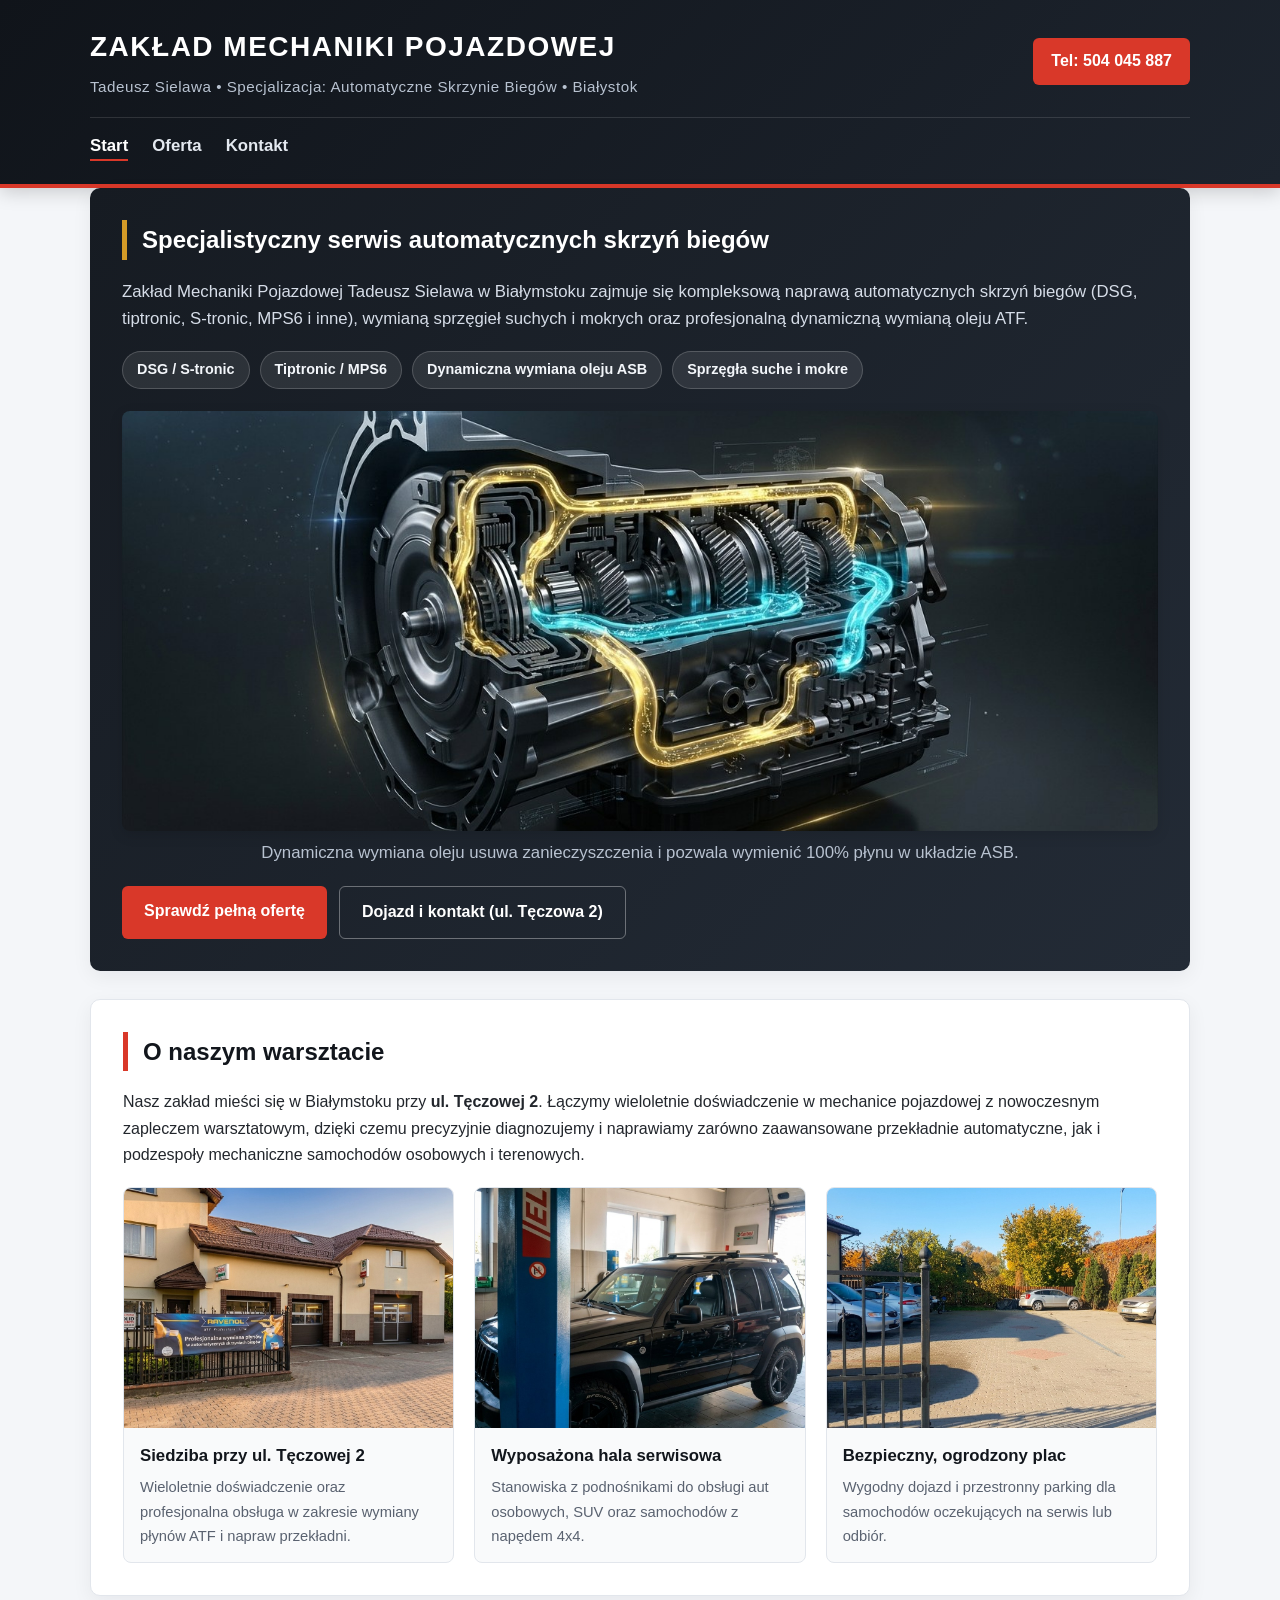
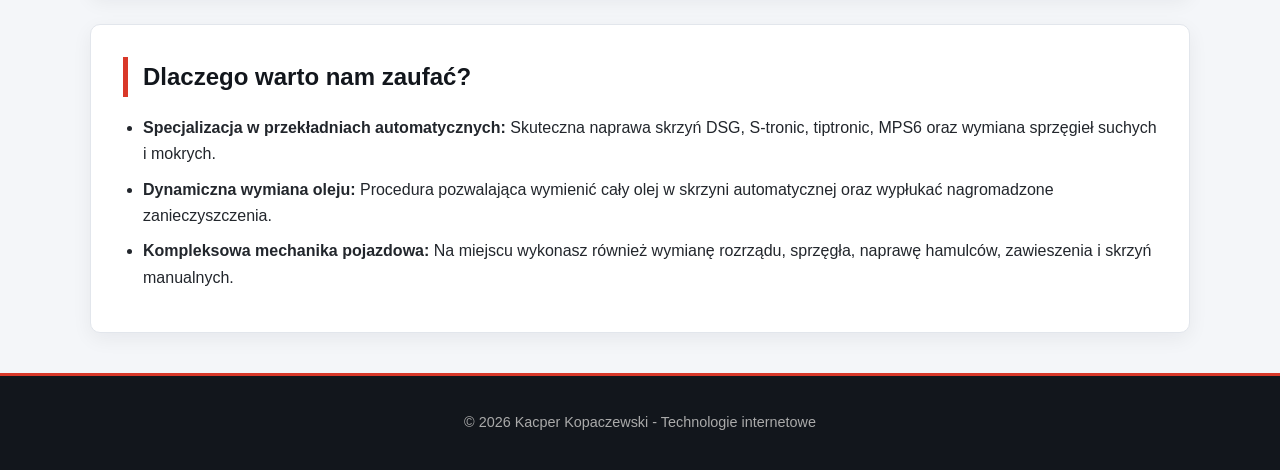
==== index.html @ b46468b6 "Add files via upload" ====
<!DOCTYPE html>
<html lang="pl">
<head>
    <meta charset="UTF-8">
    <meta name="viewport" content="width=device-width, initial-scale=1.0">
    <meta name="description" content="Zakład Mechaniki Pojazdowej Tadeusz Sielawa – naprawa automatycznych skrzyń biegów DSG, tiptronic, S-tronic, MPS6 oraz dynamiczna wymiana oleju w Białymstoku przy ul. Tęczowej 2.">
    <title>Zakład Mechaniki Pojazdowej Tadeusz Sielawa | Białystok</title>
    <link rel="stylesheet" href="style.css">
</head>
<body>
    <header>
        <div class="container">
            <div class="header-top">
                <div>
                    <h1>Zakład Mechaniki Pojazdowej</h1>
                    <p class="subtitle">Tadeusz Sielawa &bull; Specjalizacja: Automatyczne Skrzynie Biegów &bull; Białystok</p>
                </div>
                <a href="tel:+48504045887" class="header-phone">Tel: 504 045 887</a>
            </div>
            <nav>
                <ul>
                    <li><a href="index.html" class="active">Start</a></li>
                    <li><a href="oferta.html">Oferta</a></li>
                    <li><a href="kontakt.html">Kontakt</a></li>
                </ul>
            </nav>
        </div>
    </header>

    <main class="container">
        <section class="hero-banner">
            <h2>Specjalistyczny serwis automatycznych skrzyń biegów</h2>
            <p>Zakład Mechaniki Pojazdowej Tadeusz Sielawa w Białymstoku zajmuje się kompleksową naprawą automatycznych skrzyń biegów (DSG, tiptronic, S-tronic, MPS6 i inne), wymianą sprzęgieł suchych i mokrych oraz profesjonalną dynamiczną wymianą oleju ATF.</p>
            <div class="badge-row">
                <span class="badge">DSG / S-tronic</span>
                <span class="badge">Tiptronic / MPS6</span>
                <span class="badge">Dynamiczna wymiana oleju ASB</span>
                <span class="badge">Sprzęgła suche i mokre</span>
            </div>
            <img src="img/skrzynia.jpg" alt="Wizualizacja dynamicznej wymiany oleju w automatycznej skrzyni biegów DSG" class="responsive-img">
            <p class="img-caption" style="color: #b8c2d0;">Dynamiczna wymiana oleju usuwa zanieczyszczenia i pozwala wymienić 100% płynu w układzie ASB.</p>
            <div class="btn-group">
                <a href="oferta.html" class="btn-primary">Sprawdź pełną ofertę</a>
                <a href="kontakt.html" class="btn-secondary">Dojazd i kontakt (ul. Tęczowa 2)</a>
            </div>
        </section>

        <section>
            <h2>O naszym warsztacie</h2>
            <p>Nasz zakład mieści się w Białymstoku przy <strong>ul. Tęczowej 2</strong>. Łączymy wieloletnie doświadczenie w mechanice pojazdowej z nowoczesnym zapleczem warsztatowym, dzięki czemu precyzyjnie diagnozujemy i naprawiamy zarówno zaawansowane przekładnie automatyczne, jak i podzespoły mechaniczne samochodów osobowych i terenowych.</p>
            
            <div class="gallery-grid">
                <div class="gallery-card">
                    <img src="img/budynek.jpg" alt="Budynek Zakładu Mechaniki Pojazdowej Tadeusz Sielawa przy ul. Tęczowej 2" class="gallery-img">
                    <div class="gallery-card-body">
                        <h3>Siedziba przy ul. Tęczowej 2</h3>
                        <p>Wieloletnie doświadczenie oraz profesjonalna obsługa w zakresie wymiany płynów ATF i napraw przekładni.</p>
                    </div>
                </div>
                <div class="gallery-card">
                    <img src="img/warsztat.jpg" alt="Stanowisko serwisowe z podnośnikiem hydraulicznym w warsztacie" class="gallery-img">
                    <div class="gallery-card-body">
                        <h3>Wyposażona hala serwisowa</h3>
                        <p>Stanowiska z podnośnikami do obsługi aut osobowych, SUV oraz samochodów z napędem 4x4.</p>
                    </div>
                </div>
                <div class="gallery-card">
                    <img src="img/parking.jpg" alt="Ogrodzony plac postojowy dla klientów warsztatu" class="gallery-img">
                    <div class="gallery-card-body">
                        <h3>Bezpieczny, ogrodzony plac</h3>
                        <p>Wygodny dojazd i przestronny parking dla samochodów oczekujących na serwis lub odbiór.</p>
                    </div>
                </div>
            </div>
        </section>

        <section>
            <h2>Dlaczego warto nam zaufać?</h2>
            <ul class="service-list">
                <li><strong>Specjalizacja w przekładniach automatycznych:</strong> Skuteczna naprawa skrzyń DSG, S-tronic, tiptronic, MPS6 oraz wymiana sprzęgieł suchych i mokrych.</li>
                <li><strong>Dynamiczna wymiana oleju:</strong> Procedura pozwalająca wymienić cały olej w skrzyni automatycznej oraz wypłukać nagromadzone zanieczyszczenia.</li>
                <li><strong>Kompleksowa mechanika pojazdowa:</strong> Na miejscu wykonasz również wymianę rozrządu, sprzęgła, naprawę hamulców, zawieszenia i skrzyń manualnych.</li>
            </ul>
        </section>
    </main>

    <footer>
        <div class="container">
            <p>© 2026 Kacper Kopaczewski - Technologie internetowe</p>
        </div>
    </footer>
</body>
</html>
---- style.css ----
/* Główne ustawienia i zmienne */
:root {
    --bg-main: #f4f6f9;
    --bg-card: #ffffff;
    --dark-header: #12161c;
    --dark-surface: #1c222b;
    --accent: #d93829;
    --accent-hover: #b82b1e;
    --gold: #d49b27;
    --text-main: #22262c;
    --text-muted: #5a6270;
    --border-light: #e2e6ec;
}

* {
    box-sizing: border-box;
}

html {
    scroll-behavior: smooth;
}

body {
    font-family: 'Segoe UI', Roboto, Helvetica, Arial, sans-serif;
    line-height: 1.65;
    margin: 0;
    padding: 0;
    color: var(--text-main);
    background-color: var(--bg-main);
}

/* Kontener */
.container {
    max-width: 1140px;
    margin: 0 auto;
    padding: 0 20px;
}

/* Nagłówek i nawigacja */
header {
    background: linear-gradient(135deg, #10141a 0%, #1d242e 100%);
    color: #fff;
    padding: 24px 0;
    border-bottom: 4px solid var(--accent);
    box-shadow: 0 4px 18px rgba(0, 0, 0, 0.18);
}

.header-top {
    display: flex;
    flex-wrap: wrap;
    justify-content: space-between;
    align-items: center;
    gap: 15px;
}

header h1 {
    margin: 0;
    font-size: 1.75rem;
    text-transform: uppercase;
    letter-spacing: 1.5px;
    font-weight: 800;
}

.subtitle {
    margin: 4px 0 0 0;
    color: #b8c2d0;
    font-size: 0.95rem;
    letter-spacing: 0.5px;
}

.header-phone {
    display: inline-block;
    background: var(--accent);
    color: #fff;
    text-decoration: none;
    padding: 10px 18px;
    border-radius: 6px;
    font-weight: 700;
    font-size: 1rem;
    transition: background 0.25s ease, transform 0.2s ease;
}

.header-phone:hover {
    background: var(--accent-hover);
    transform: translateY(-1px);
}

nav {
    margin-top: 18px;
    padding-top: 14px;
    border-top: 1px solid rgba(255, 255, 255, 0.12);
}

nav ul {
    list-style: none;
    margin: 0;
    padding: 0;
    display: flex;
    flex-wrap: wrap;
    gap: 24px;
}

nav ul li a {
    color: #e4e9f0;
    text-decoration: none;
    font-weight: 600;
    font-size: 1.05rem;
    padding-bottom: 4px;
    border-bottom: 2px solid transparent;
    transition: color 0.25s ease, border-color 0.25s ease;
}

nav ul li a:hover,
nav ul li a.active {
    color: #fff;
    border-bottom-color: var(--accent);
}

/* Sekcje główne */
main {
    padding: 36px 0;
}

section {
    background: var(--bg-card);
    padding: 32px;
    margin-bottom: 28px;
    border-radius: 10px;
    box-shadow: 0 6px 20px rgba(16, 20, 26, 0.06);
    border: 1px solid var(--border-light);
}

h2 {
    color: var(--dark-header);
    border-left: 5px solid var(--accent);
    padding-left: 15px;
    margin-top: 0;
    margin-bottom: 18px;
    font-size: 1.5rem;
}

h3 {
    color: var(--dark-header);
    margin-top: 0;
}

/* Baner wyróżniający */
.hero-banner {
    background: linear-gradient(135deg, #161b22 0%, #232b36 100%);
    color: #fff;
    border: none;
    position: relative;
    overflow: hidden;
}

.hero-banner h2 {
    color: #fff;
    border-left-color: var(--gold);
}

.hero-banner p {
    color: #d6dde8;
    font-size: 1.05rem;
}

.badge-row {
    display: flex;
    flex-wrap: wrap;
    gap: 10px;
    margin: 18px 0 22px 0;
}

.badge {
    background: rgba(255, 255, 255, 0.09);
    border: 1px solid rgba(255, 255, 255, 0.18);
    color: #f3f6fa;
    padding: 6px 14px;
    border-radius: 20px;
    font-size: 0.9rem;
    font-weight: 600;
}

.btn-group {
    display: flex;
    flex-wrap: wrap;
    gap: 12px;
    margin-top: 20px;
}

.btn-primary {
    display: inline-block;
    background: var(--accent);
    color: #fff;
    text-decoration: none;
    padding: 12px 22px;
    border-radius: 6px;
    font-weight: 700;
    transition: background 0.25s ease;
}

.btn-primary:hover {
    background: var(--accent-hover);
}

.btn-secondary {
    display: inline-block;
    background: transparent;
    color: #fff;
    border: 1px solid rgba(255, 255, 255, 0.35);
    text-decoration: none;
    padding: 12px 22px;
    border-radius: 6px;
    font-weight: 600;
    transition: background 0.25s ease, border-color 0.25s ease;
}

.btn-secondary:hover {
    background: rgba(255, 255, 255, 0.1);
    border-color: #fff;
}

/* Obrazy i galeria */
.responsive-img {
    width: 100%;
    height: 420px;
    object-fit: cover;
    border-radius: 8px;
    margin: 18px 0 8px 0;
    display: block;
    box-shadow: 0 4px 14px rgba(0, 0, 0, 0.12);
}

.img-caption {
    font-size: 0.88rem;
    color: var(--text-muted);
    margin: 0 0 10px 0;
    text-align: center;
}

.gallery-grid {
    display: grid;
    grid-template-columns: repeat(auto-fit, minmax(290px, 1fr));
    gap: 20px;
    margin-top: 18px;
}

.gallery-card {
    background: #f9fafb;
    border: 1px solid var(--border-light);
    border-radius: 8px;
    overflow: hidden;
    transition: transform 0.25s ease, box-shadow 0.25s ease;
}

.gallery-card:hover {
    transform: translateY(-3px);
    box-shadow: 0 8px 20px rgba(0, 0, 0, 0.08);
}

.gallery-img {
    width: 100%;
    height: 240px;
    object-fit: cover;
    display: block;
}

.gallery-card-body {
    padding: 14px 16px;
}

.gallery-card-body h3 {
    font-size: 1.05rem;
    margin-bottom: 6px;
}

.gallery-card-body p {
    margin: 0;
    font-size: 0.92rem;
    color: var(--text-muted);
}

/* Karty usług */
.services {
    display: grid;
    grid-template-columns: repeat(auto-fit, minmax(300px, 1fr));
    gap: 24px;
    margin-top: 16px;
}

.service-category {
    background: #f9fafc;
    border: 1px solid var(--border-light);
    border-top: 4px solid var(--accent);
    border-radius: 8px;
    padding: 24px;
}

.service-category h3 {
    font-size: 1.2rem;
    margin-bottom: 12px;
}

.service-list {
    padding-left: 20px;
    margin: 0;
}

.service-list li {
    margin-bottom: 9px;
}

.highlight-box {
    background: #fff8f6;
    border-left: 4px solid var(--accent);
    padding: 16px 20px;
    border-radius: 6px;
    margin-top: 20px;
}

/* Siatka kontaktowa */
.contact-grid {
    display: grid;
    grid-template-columns: repeat(auto-fit, minmax(280px, 1fr));
    gap: 24px;
}

.contact-card {
    background: #f9fafc;
    border: 1px solid var(--border-light);
    border-radius: 8px;
    padding: 22px;
}

.contact-card p {
    margin: 8px 0;
}

.contact-link {
    color: var(--accent);
    font-weight: 700;
    text-decoration: none;
}

.contact-link:hover {
    text-decoration: underline;
}

/* Mapa */
.map-container {
    border-radius: 8px;
    overflow: hidden;
    border: 1px solid var(--border-light);
    margin-top: 15px;
}

/* Stopka - bez zmian w podpisie autora */
footer {
    background: #12161c;
    color: #aaa;
    text-align: center;
    padding: 30px 0;
    margin-top: 40px;
    border-top: 3px solid var(--accent);
}

footer p {
    margin: 5px 0;
    font-size: 0.9rem;
}

@media (max-width: 640px) {
    header h1 {
        font-size: 1.35rem;
    }
    section {
        padding: 22px 18px;
    }
    .responsive-img {
        height: 260px;
    }
}
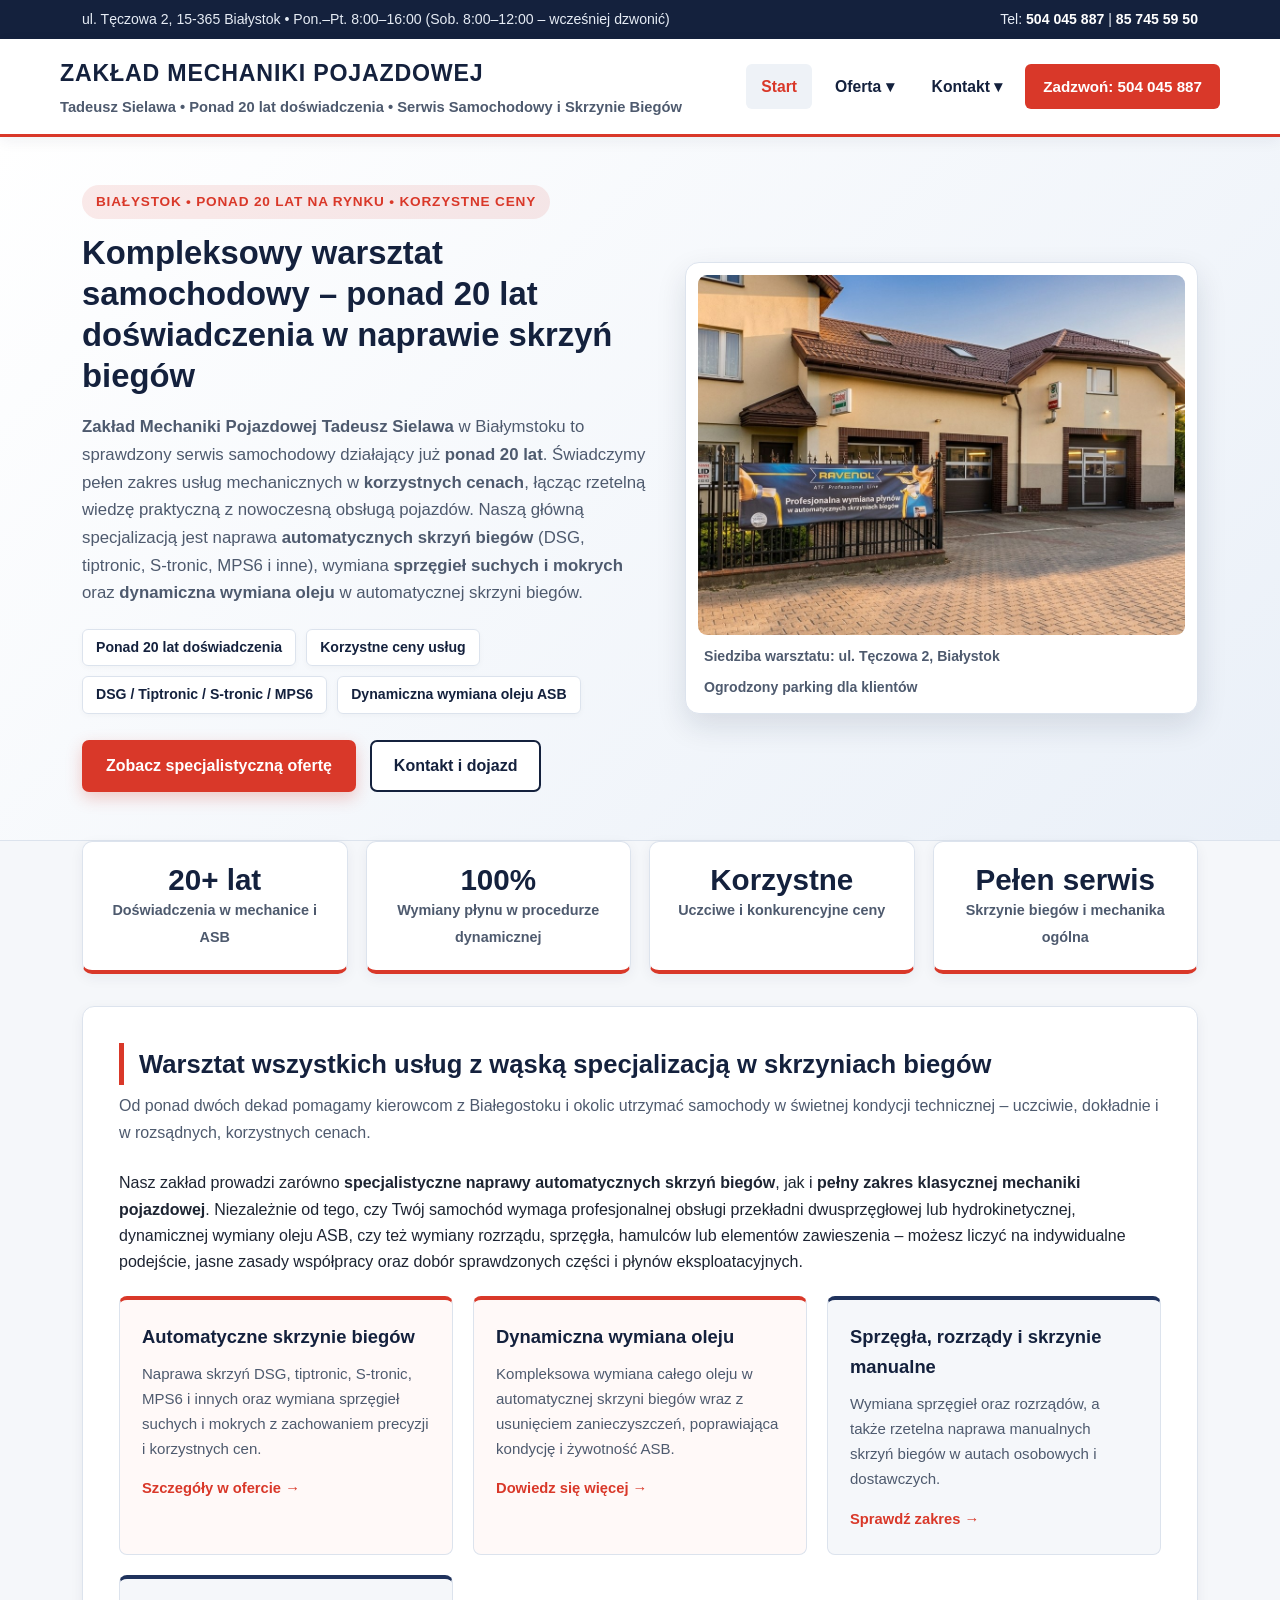
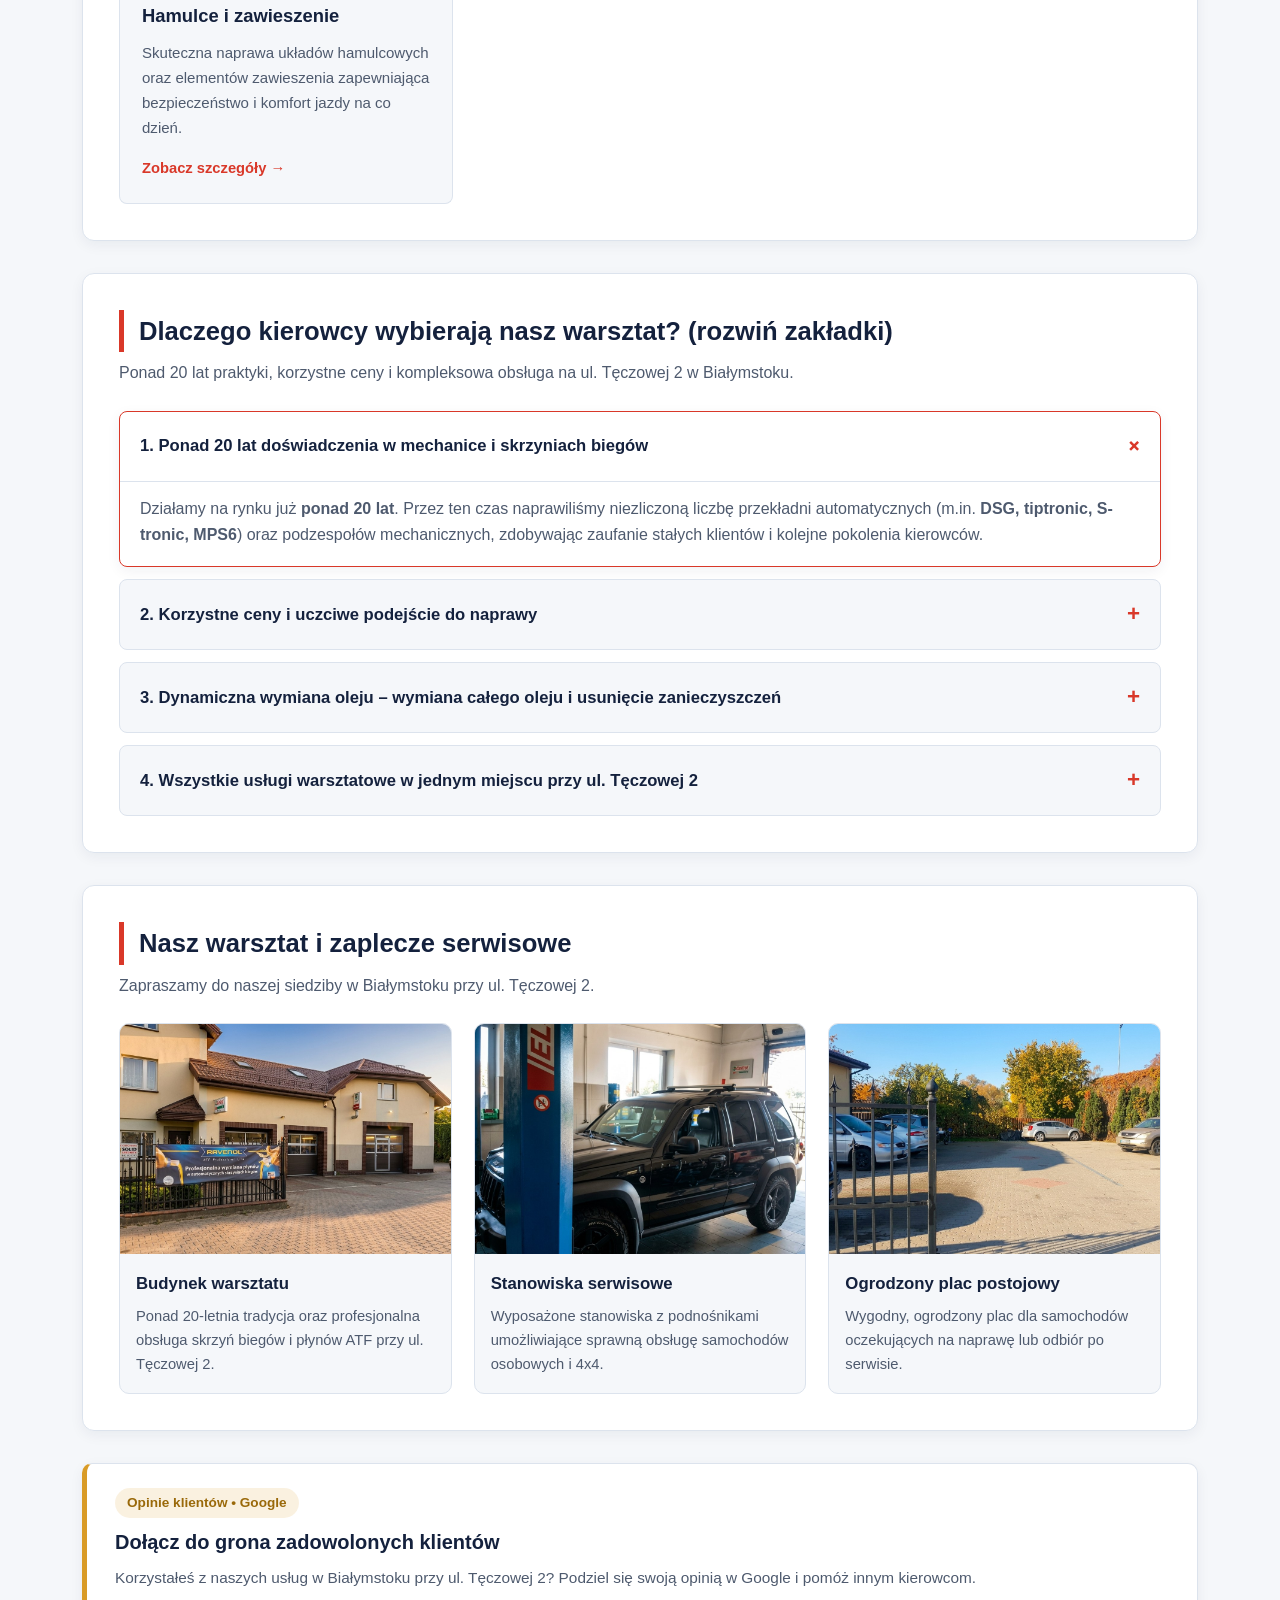
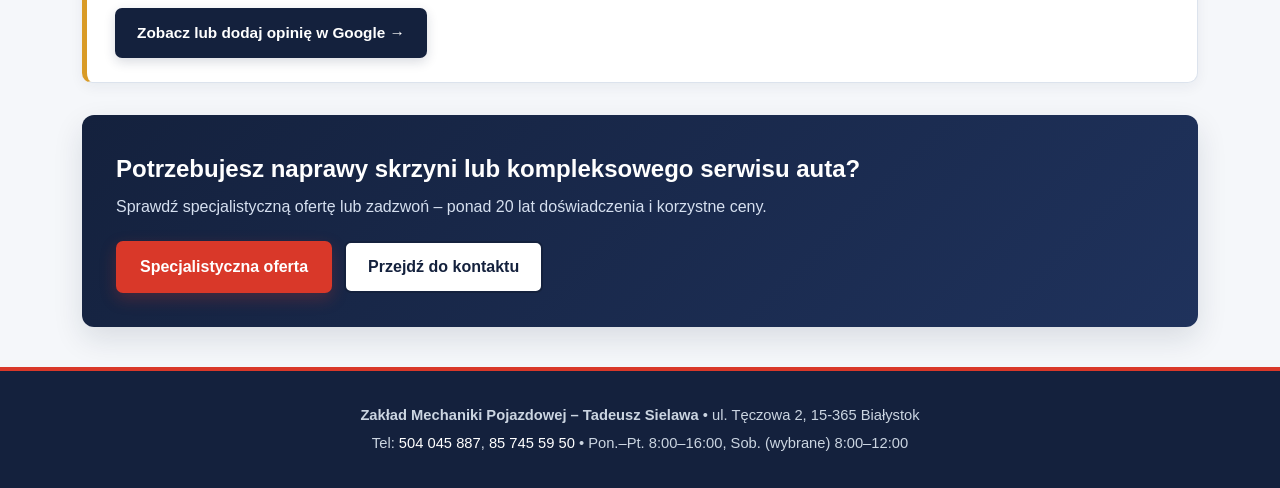
==== commit 234d7732: "Add files via upload" ====
--- a/index.html
+++ b/index.html
@@ -3,91 +3,263 @@
 <head>
     <meta charset="UTF-8">
     <meta name="viewport" content="width=device-width, initial-scale=1.0">
-    <meta name="description" content="Zakład Mechaniki Pojazdowej Tadeusz Sielawa – naprawa automatycznych skrzyń biegów DSG, tiptronic, S-tronic, MPS6 oraz dynamiczna wymiana oleju w Białymstoku przy ul. Tęczowej 2.">
+    <meta name="description" content="Zakład Mechaniki Pojazdowej Tadeusz Sielawa w Białymstoku – ponad 20 lat doświadczenia, korzystne ceny, naprawa automatycznych skrzyń biegów DSG, tiptronic, S-tronic, MPS6 oraz dynamiczna wymiana oleju.">
     <title>Zakład Mechaniki Pojazdowej Tadeusz Sielawa | Białystok</title>
     <link rel="stylesheet" href="style.css">
 </head>
 <body>
+    <div class="top-bar">
+        <div class="container top-bar-inner">
+            <span>ul. Tęczowa 2, 15-365 Białystok &bull; Pon.–Pt. 8:00–16:00 (Sob. 8:00–12:00 – wcześniej dzwonić)</span>
+            <span>Tel: <a href="tel:+48504045887">504 045 887</a> | <a href="tel:+48857455950">85 745 59 50</a></span>
+        </div>
+    </div>
+
     <header>
-        <div class="container">
-            <div class="header-top">
-                <div>
-                    <h1>Zakład Mechaniki Pojazdowej</h1>
-                    <p class="subtitle">Tadeusz Sielawa &bull; Specjalizacja: Automatyczne Skrzynie Biegów &bull; Białystok</p>
-                </div>
-                <a href="tel:+48504045887" class="header-phone">Tel: 504 045 887</a>
+        <div class="container header-main">
+            <div class="brand">
+                <h1>Zakład Mechaniki Pojazdowej</h1>
+                <p class="subtitle">Tadeusz Sielawa &bull; Ponad 20 lat doświadczenia &bull; Serwis Samochodowy i Skrzynie Biegów</p>
             </div>
             <nav>
                 <ul>
                     <li><a href="index.html" class="active">Start</a></li>
-                    <li><a href="oferta.html">Oferta</a></li>
-                    <li><a href="kontakt.html">Kontakt</a></li>
+                    <li class="dropdown">
+                        <a href="oferta.html">Oferta &#9662;</a>
+                        <ul class="dropdown-menu">
+                            <li><a href="oferta.html#automatyczne">Automatyczne skrzynie biegów</a></li>
+                            <li><a href="oferta.html#dynamiczna-wymiana">Dynamiczna wymiana oleju ASB</a></li>
+                            <li><a href="oferta.html#sprzegla">Sprzęgła suche i mokre</a></li>
+                            <li><a href="oferta.html#mechanika">Mechanika ogólna, rozrządy, hamulce</a></li>
+                        </ul>
+                    </li>
+                    <li class="dropdown">
+                        <a href="kontakt.html">Kontakt &#9662;</a>
+                        <ul class="dropdown-menu">
+                            <li><a href="kontakt.html#dane">Telefony i godziny otwarcia</a></li>
+                            <li><a href="kontakt.html#mapa">Mapa dojazdu (ul. Tęczowa 2)</a></li>
+                        </ul>
+                    </li>
+                    <li><a href="tel:+48504045887" class="header-cta">Zadzwoń: 504 045 887</a></li>
                 </ul>
             </nav>
         </div>
     </header>
 
+    <!-- Sekcja powitalna na jasnym tle z prawdziwym zdjęciem warsztatu na pierwszym planie -->
+    <section class="hero-section">
+        <div class="container hero-grid">
+            <div class="hero-content">
+                <span class="hero-tag">Białystok &bull; Ponad 20 lat na rynku &bull; Korzystne ceny</span>
+                <h2>Kompleksowy warsztat samochodowy – ponad 20 lat doświadczenia w naprawie skrzyń biegów</h2>
+                <p><strong>Zakład Mechaniki Pojazdowej Tadeusz Sielawa</strong> w Białymstoku to sprawdzony serwis samochodowy działający już <strong>ponad 20 lat</strong>. Świadczymy pełen zakres usług mechanicznych w <strong>korzystnych cenach</strong>, łącząc rzetelną wiedzę praktyczną z nowoczesną obsługą pojazdów. Naszą główną specjalizacją jest naprawa <strong>automatycznych skrzyń biegów</strong> (DSG, tiptronic, S-tronic, MPS6 i inne), wymiana <strong>sprzęgieł suchych i mokrych</strong> oraz <strong>dynamiczna wymiana oleju</strong> w automatycznej skrzyni biegów.</p>
+                <div class="hero-highlights">
+                    <span class="hero-pill">Ponad 20 lat doświadczenia</span>
+                    <span class="hero-pill">Korzystne ceny usług</span>
+                    <span class="hero-pill">DSG / Tiptronic / S-tronic / MPS6</span>
+                    <span class="hero-pill">Dynamiczna wymiana oleju ASB</span>
+                </div>
+                <div class="hero-buttons">
+                    <a href="oferta.html" class="btn-primary">Zobacz specjalistyczną ofertę</a>
+                    <a href="kontakt.html" class="btn-outline">Kontakt i dojazd</a>
+                </div>
+            </div>
+            <div class="hero-image-card">
+                <div class="hero-image-wrap">
+                    <img src="img/budynek.jpg" alt="Zakład Mechaniki Pojazdowej Tadeusz Sielawa przy ul. Tęczowej 2 w Białymstoku">
+                </div>
+                <div class="hero-image-caption">
+                    <span>Siedziba warsztatu: ul. Tęczowa 2, Białystok</span>
+                    <span>Ogrodzony parking dla klientów</span>
+                </div>
+            </div>
+        </div>
+    </section>
+
     <main class="container">
-        <section class="hero-banner">
-            <h2>Specjalistyczny serwis automatycznych skrzyń biegów</h2>
-            <p>Zakład Mechaniki Pojazdowej Tadeusz Sielawa w Białymstoku zajmuje się kompleksową naprawą automatycznych skrzyń biegów (DSG, tiptronic, S-tronic, MPS6 i inne), wymianą sprzęgieł suchych i mokrych oraz profesjonalną dynamiczną wymianą oleju ATF.</p>
-            <div class="badge-row">
-                <span class="badge">DSG / S-tronic</span>
-                <span class="badge">Tiptronic / MPS6</span>
-                <span class="badge">Dynamiczna wymiana oleju ASB</span>
-                <span class="badge">Sprzęgła suche i mokre</span>
-            </div>
-            <img src="img/skrzynia.jpg" alt="Wizualizacja dynamicznej wymiany oleju w automatycznej skrzyni biegów DSG" class="responsive-img">
-            <p class="img-caption" style="color: #b8c2d0;">Dynamiczna wymiana oleju usuwa zanieczyszczenia i pozwala wymienić 100% płynu w układzie ASB.</p>
-            <div class="btn-group">
-                <a href="oferta.html" class="btn-primary">Sprawdź pełną ofertę</a>
-                <a href="kontakt.html" class="btn-secondary">Dojazd i kontakt (ul. Tęczowa 2)</a>
+        <!-- Pasek kluczowych atutów -->
+        <div class="stats-bar reveal">
+            <div class="stat-item">
+                <span class="stat-number">20+ lat</span>
+                <span class="stat-label">Doświadczenia w mechanice i ASB</span>
+            </div>
+            <div class="stat-item">
+                <span class="stat-number">100%</span>
+                <span class="stat-label">Wymiany płynu w procedurze dynamicznej</span>
+            </div>
+            <div class="stat-item">
+                <span class="stat-number">Korzystne</span>
+                <span class="stat-label">Uczciwe i konkurencyjne ceny</span>
+            </div>
+            <div class="stat-item">
+                <span class="stat-number">Pełen serwis</span>
+                <span class="stat-label">Skrzynie biegów i mechanika ogólna</span>
+            </div>
+        </div>
+
+        <!-- Rozbudowany ogólny opis usług warsztatu -->
+        <section class="card-section reveal">
+            <div class="section-header">
+                <h2>Warsztat wszystkich usług z wąską specjalizacją w skrzyniach biegów</h2>
+                <p>Od ponad dwóch dekad pomagamy kierowcom z Białegostoku i okolic utrzymać samochody w świetnej kondycji technicznej – uczciwie, dokładnie i w rozsądnych, korzystnych cenach.</p>
+            </div>
+
+            <p>Nasz zakład prowadzi zarówno <strong>specjalistyczne naprawy automatycznych skrzyń biegów</strong>, jak i <strong>pełny zakres klasycznej mechaniki pojazdowej</strong>. Niezależnie od tego, czy Twój samochód wymaga profesjonalnej obsługi przekładni dwusprzęgłowej lub hydrokinetycznej, dynamicznej wymiany oleju ASB, czy też wymiany rozrządu, sprzęgła, hamulców lub elementów zawieszenia – możesz liczyć na indywidualne podejście, jasne zasady współpracy oraz dobór sprawdzonych części i płynów eksploatacyjnych.</p>
+
+            <div class="services-overview-grid">
+                <div class="overview-card featured reveal reveal-delay-1">
+                    <h3>Automatyczne skrzynie biegów</h3>
+                    <p>Naprawa skrzyń DSG, tiptronic, S-tronic, MPS6 i innych oraz wymiana sprzęgieł suchych i mokrych z zachowaniem precyzji i korzystnych cen.</p>
+                    <a href="oferta.html#automatyczne" class="card-link">Szczegóły w ofercie &rarr;</a>
+                </div>
+                <div class="overview-card featured reveal reveal-delay-2">
+                    <h3>Dynamiczna wymiana oleju</h3>
+                    <p>Kompleksowa wymiana całego oleju w automatycznej skrzyni biegów wraz z usunięciem zanieczyszczeń, poprawiająca kondycję i żywotność ASB.</p>
+                    <a href="oferta.html#dynamiczna-wymiana" class="card-link">Dowiedz się więcej &rarr;</a>
+                </div>
+                <div class="overview-card reveal reveal-delay-3">
+                    <h3>Sprzęgła, rozrządy i skrzynie manualne</h3>
+                    <p>Wymiana sprzęgieł oraz rozrządów, a także rzetelna naprawa manualnych skrzyń biegów w autach osobowych i dostawczych.</p>
+                    <a href="oferta.html#mechanika" class="card-link">Sprawdź zakres &rarr;</a>
+                </div>
+                <div class="overview-card reveal reveal-delay-4">
+                    <h3>Hamulce i zawieszenie</h3>
+                    <p>Skuteczna naprawa układów hamulcowych oraz elementów zawieszenia zapewniająca bezpieczeństwo i komfort jazdy na co dzień.</p>
+                    <a href="oferta.html#mechanika" class="card-link">Zobacz szczegóły &rarr;</a>
+                </div>
             </div>
         </section>
 
-        <section>
-            <h2>O naszym warsztacie</h2>
-            <p>Nasz zakład mieści się w Białymstoku przy <strong>ul. Tęczowej 2</strong>. Łączymy wieloletnie doświadczenie w mechanice pojazdowej z nowoczesnym zapleczem warsztatowym, dzięki czemu precyzyjnie diagnozujemy i naprawiamy zarówno zaawansowane przekładnie automatyczne, jak i podzespoły mechaniczne samochodów osobowych i terenowych.</p>
-            
+        <!-- Wysuwane zakładki z najważniejszymi informacjami -->
+        <section class="card-section reveal">
+            <div class="section-header">
+                <h2>Dlaczego kierowcy wybierają nasz warsztat? (rozwiń zakładki)</h2>
+                <p>Ponad 20 lat praktyki, korzystne ceny i kompleksowa obsługa na ul. Tęczowej 2 w Białymstoku.</p>
+            </div>
+
+            <div class="accordion-group">
+                <details class="accordion-item" open>
+                    <summary>1. Ponad 20 lat doświadczenia w mechanice i skrzyniach biegów</summary>
+                    <div class="accordion-body">
+                        Działamy na rynku już <strong>ponad 20 lat</strong>. Przez ten czas naprawiliśmy niezliczoną liczbę przekładni automatycznych (m.in. <strong>DSG, tiptronic, S-tronic, MPS6</strong>) oraz podzespołów mechanicznych, zdobywając zaufanie stałych klientów i kolejne pokolenia kierowców.
+                    </div>
+                </details>
+                <details class="accordion-item">
+                    <summary>2. Korzystne ceny i uczciwe podejście do naprawy</summary>
+                    <div class="accordion-body">
+                        Oferujemy <strong>korzystne ceny</strong> usług serwisowych i naprawczych bez zbędnego naciągania na niepotrzebne koszty. Przed przystąpieniem do prac omawiamy zakres naprawy i dobieramy rozwiązania dopasowane do stanu technicznego pojazdu oraz budżetu kierowcy.
+                    </div>
+                </details>
+                <details class="accordion-item">
+                    <summary>3. Dynamiczna wymiana oleju – wymiana całego oleju i usunięcie zanieczyszczeń</summary>
+                    <div class="accordion-body">
+                        Oferujemy usługę <strong>dynamicznej wymiany oleju w automatycznej skrzyni biegów</strong>. Procedura ta pozwala wymienić <strong>CAŁY olej</strong> w skrzyni oraz usunąć z niej nagromadzone zanieczyszczenia, co znacząco poprawia kondycję, płynność działania i trwałość ASB.
+                    </div>
+                </details>
+                <details class="accordion-item">
+                    <summary>4. Wszystkie usługi warsztatowe w jednym miejscu przy ul. Tęczowej 2</summary>
+                    <div class="accordion-body">
+                        Poza skrzyniami automatycznymi wykonujemy również <strong>wymianę sprzęgieł</strong> (suchych, mokrych oraz w układach manualnych), <strong>wymianę rozrządów</strong>, <strong>naprawę hamulców</strong>, <strong>naprawę zawieszenia</strong> oraz <strong>naprawę skrzyń manualnych</strong>.
+                    </div>
+                </details>
+            </div>
+        </section>
+
+        <!-- Galeria prawdziwych zdjęć warsztatu -->
+        <section class="card-section reveal">
+            <div class="section-header">
+                <h2>Nasz warsztat i zaplecze serwisowe</h2>
+                <p>Zapraszamy do naszej siedziby w Białymstoku przy ul. Tęczowej 2.</p>
+            </div>
             <div class="gallery-grid">
-                <div class="gallery-card">
-                    <img src="img/budynek.jpg" alt="Budynek Zakładu Mechaniki Pojazdowej Tadeusz Sielawa przy ul. Tęczowej 2" class="gallery-img">
+                <div class="gallery-card reveal reveal-delay-1">
+                    <div class="gallery-img-wrap">
+                        <img src="img/budynek.jpg" alt="Budynek Zakładu Mechaniki Pojazdowej Tadeusz Sielawa" class="gallery-img">
+                    </div>
                     <div class="gallery-card-body">
-                        <h3>Siedziba przy ul. Tęczowej 2</h3>
-                        <p>Wieloletnie doświadczenie oraz profesjonalna obsługa w zakresie wymiany płynów ATF i napraw przekładni.</p>
-                    </div>
-                </div>
-                <div class="gallery-card">
-                    <img src="img/warsztat.jpg" alt="Stanowisko serwisowe z podnośnikiem hydraulicznym w warsztacie" class="gallery-img">
+                        <h3>Budynek warsztatu</h3>
+                        <p>Ponad 20-letnia tradycja oraz profesjonalna obsługa skrzyń biegów i płynów ATF przy ul. Tęczowej 2.</p>
+                    </div>
+                </div>
+                <div class="gallery-card reveal reveal-delay-2">
+                    <div class="gallery-img-wrap">
+                        <img src="img/warsztat.jpg" alt="Stanowisko serwisowe z podnośnikiem hydraulicznym" class="gallery-img">
+                    </div>
                     <div class="gallery-card-body">
-                        <h3>Wyposażona hala serwisowa</h3>
-                        <p>Stanowiska z podnośnikami do obsługi aut osobowych, SUV oraz samochodów z napędem 4x4.</p>
-                    </div>
-                </div>
-                <div class="gallery-card">
-                    <img src="img/parking.jpg" alt="Ogrodzony plac postojowy dla klientów warsztatu" class="gallery-img">
+                        <h3>Stanowiska serwisowe</h3>
+                        <p>Wyposażone stanowiska z podnośnikami umożliwiające sprawną obsługę samochodów osobowych i 4x4.</p>
+                    </div>
+                </div>
+                <div class="gallery-card reveal reveal-delay-3">
+                    <div class="gallery-img-wrap">
+                        <img src="img/parking.jpg" alt="Ogrodzony parking dla klientów warsztatu" class="gallery-img">
+                    </div>
                     <div class="gallery-card-body">
-                        <h3>Bezpieczny, ogrodzony plac</h3>
-                        <p>Wygodny dojazd i przestronny parking dla samochodów oczekujących na serwis lub odbiór.</p>
+                        <h3>Ogrodzony plac postojowy</h3>
+                        <p>Wygodny, ogrodzony plac dla samochodów oczekujących na naprawę lub odbiór po serwisie.</p>
                     </div>
                 </div>
             </div>
         </section>
 
-        <section>
-            <h2>Dlaczego warto nam zaufać?</h2>
-            <ul class="service-list">
-                <li><strong>Specjalizacja w przekładniach automatycznych:</strong> Skuteczna naprawa skrzyń DSG, S-tronic, tiptronic, MPS6 oraz wymiana sprzęgieł suchych i mokrych.</li>
-                <li><strong>Dynamiczna wymiana oleju:</strong> Procedura pozwalająca wymienić cały olej w skrzyni automatycznej oraz wypłukać nagromadzone zanieczyszczenia.</li>
-                <li><strong>Kompleksowa mechanika pojazdowa:</strong> Na miejscu wykonasz również wymianę rozrządu, sprzęgła, naprawę hamulców, zawieszenia i skrzyń manualnych.</li>
-            </ul>
-        </section>
+        <!-- Sekcja ocen Google -->
+        <div class="reviews-cta-box reveal">
+            <div>
+                <span class="reviews-badge">Opinie klientów &bull; Google</span>
+                <h3>Dołącz do grona zadowolonych klientów</h3>
+                <p>Korzystałeś z naszych usług w Białymstoku przy ul. Tęczowej 2? Podziel się swoją opinią w Google i pomóż innym kierowcom.</p>
+            </div>
+            <div>
+                <a href="https://search.google.com/local/writereview?placeid=TUTAJ_WSTAW_LINK_OPINII_GOOGLE" target="_blank" rel="noopener noreferrer" class="btn-google">Zobacz lub dodaj opinię w Google &rarr;</a>
+            </div>
+        </div>
+
+        <!-- Pasek zachęcający do przejścia do Oferty lub Kontaktu -->
+        <div class="cta-strip reveal">
+            <div>
+                <h2>Potrzebujesz naprawy skrzyni lub kompleksowego serwisu auta?</h2>
+                <p>Sprawdź specjalistyczną ofertę lub zadzwoń – ponad 20 lat doświadczenia i korzystne ceny.</p>
+            </div>
+            <div class="cta-strip-actions">
+                <a href="oferta.html" class="btn-primary">Specjalistyczna oferta</a>
+                <a href="kontakt.html" class="btn-outline" style="background: #fff;">Przejdź do kontaktu</a>
+            </div>
+        </div>
     </main>
 
     <footer>
         <div class="container">
-            <p>© 2026 Kacper Kopaczewski - Technologie internetowe</p>
+            <p><strong>Zakład Mechaniki Pojazdowej – Tadeusz Sielawa</strong> &bull; ul. Tęczowa 2, 15-365 Białystok</p>
+            <p>Tel: <a href="tel:+48504045887" style="color: #fff; text-decoration: none;">504 045 887</a>, <a href="tel:+48857455950" style="color: #fff; text-decoration: none;">85 745 59 50</a> &bull; Pon.–Pt. 8:00–16:00, Sob. (wybrane) 8:00–12:00</p>
         </div>
     </footer>
+
+    <script>
+        // Płynne pojawianie się sekcji podczas przewijania (Scroll Reveal)
+        document.addEventListener('DOMContentLoaded', function () {
+            const reveals = document.querySelectorAll('.reveal');
+            const header = document.querySelector('header');
+
+            const observer = new IntersectionObserver((entries) => {
+                entries.forEach((entry) => {
+                    if (entry.isIntersecting) {
+                        entry.target.classList.add('visible');
+                        observer.unobserve(entry.target);
+                    }
+                });
+            }, { threshold: 0.12 });
+
+            reveals.forEach((el) => observer.observe(el));
+
+            window.addEventListener('scroll', () => {
+                if (window.scrollY > 30) {
+                    header.classList.add('scrolled');
+                } else {
+                    header.classList.remove('scrolled');
+                }
+            });
+        });
+    </script>
+
 </body>
 </html>
--- a/style.css
+++ b/style.css
@@ -1,15 +1,19 @@
-/* Główne ustawienia i zmienne */
+/* Nowoczesny styl strony z płynnymi animacjami - Zakład Mechaniki Pojazdowej Tadeusz Sielawa */
 :root {
-    --bg-main: #f4f6f9;
-    --bg-card: #ffffff;
-    --dark-header: #12161c;
-    --dark-surface: #1c222b;
+    --bg-body: #f5f7fa;
+    --bg-white: #ffffff;
+    --bg-soft: #eef2f7;
+    --navy-dark: #14213d;
+    --navy-mid: #1f325c;
     --accent: #d93829;
-    --accent-hover: #b82b1e;
-    --gold: #d49b27;
-    --text-main: #22262c;
-    --text-muted: #5a6270;
-    --border-light: #e2e6ec;
+    --accent-hover: #b8291c;
+    --gold: #d99b26;
+    --text-main: #1d2432;
+    --text-secondary: #4e5a6e;
+    --border-color: #dce3ed;
+    --shadow-sm: 0 4px 14px rgba(20, 33, 61, 0.06);
+    --shadow-md: 0 12px 30px rgba(20, 33, 61, 0.12);
+    --shadow-lg: 0 18px 40px rgba(20, 33, 61, 0.16);
 }
 
 * {
@@ -26,356 +30,910 @@
     margin: 0;
     padding: 0;
     color: var(--text-main);
-    background-color: var(--bg-main);
-}
-
-/* Kontener */
+    background-color: var(--bg-body);
+    overflow-x: hidden;
+}
+
 .container {
-    max-width: 1140px;
+    max-width: 1160px;
     margin: 0 auto;
-    padding: 0 20px;
-}
-
-/* Nagłówek i nawigacja */
-header {
-    background: linear-gradient(135deg, #10141a 0%, #1d242e 100%);
-    color: #fff;
-    padding: 24px 0;
-    border-bottom: 4px solid var(--accent);
-    box-shadow: 0 4px 18px rgba(0, 0, 0, 0.18);
-}
-
-.header-top {
+    padding: 0 22px;
+}
+
+/* Keyframes animacji */
+@keyframes fadeSlideUp {
+    from {
+        opacity: 0;
+        transform: translateY(26px);
+    }
+    to {
+        opacity: 1;
+        transform: translateY(0);
+    }
+}
+
+@keyframes fadeInRight {
+    from {
+        opacity: 0;
+        transform: translateX(28px) scale(0.98);
+    }
+    to {
+        opacity: 1;
+        transform: translateX(0) scale(1);
+    }
+}
+
+@keyframes pulseGlow {
+    0% {
+        box-shadow: 0 0 0 0 rgba(217, 56, 41, 0.45);
+    }
+    70% {
+        box-shadow: 0 0 0 12px rgba(217, 56, 41, 0);
+    }
+    100% {
+        box-shadow: 0 0 0 0 rgba(217, 56, 41, 0);
+    }
+}
+
+@keyframes floatSubtle {
+    0%, 100% {
+        transform: translateY(0);
+    }
+    50% {
+        transform: translateY(-5px);
+    }
+}
+
+@keyframes dropdownReveal {
+    from {
+        opacity: 0;
+        transform: translateY(10px);
+    }
+    to {
+        opacity: 1;
+        transform: translateY(0);
+    }
+}
+
+/* Klasy do animacji podczas przewijania (Scroll Reveal) */
+.reveal {
+    opacity: 0;
+    transform: translateY(28px);
+    transition: opacity 0.65s cubic-bezier(0.22, 1, 0.36, 1), transform 0.65s cubic-bezier(0.22, 1, 0.36, 1);
+}
+
+.reveal.visible {
+    opacity: 1;
+    transform: translateY(0);
+}
+
+.reveal-delay-1 { transition-delay: 0.1s; }
+.reveal-delay-2 { transition-delay: 0.2s; }
+.reveal-delay-3 { transition-delay: 0.3s; }
+.reveal-delay-4 { transition-delay: 0.4s; }
+
+/* Górny pasek informacyjny */
+.top-bar {
+    background: var(--navy-dark);
+    color: #e6ecf5;
+    font-size: 0.88rem;
+    padding: 8px 0;
+}
+
+.top-bar-inner {
     display: flex;
     flex-wrap: wrap;
     justify-content: space-between;
     align-items: center;
-    gap: 15px;
-}
-
-header h1 {
-    margin: 0;
-    font-size: 1.75rem;
-    text-transform: uppercase;
-    letter-spacing: 1.5px;
-    font-weight: 800;
-}
-
-.subtitle {
-    margin: 4px 0 0 0;
-    color: #b8c2d0;
-    font-size: 0.95rem;
-    letter-spacing: 0.5px;
-}
-
-.header-phone {
-    display: inline-block;
-    background: var(--accent);
+    gap: 10px;
+}
+
+.top-bar a {
     color: #fff;
     text-decoration: none;
-    padding: 10px 18px;
-    border-radius: 6px;
-    font-weight: 700;
-    font-size: 1rem;
-    transition: background 0.25s ease, transform 0.2s ease;
-}
-
-.header-phone:hover {
-    background: var(--accent-hover);
-    transform: translateY(-1px);
-}
-
-nav {
-    margin-top: 18px;
-    padding-top: 14px;
-    border-top: 1px solid rgba(255, 255, 255, 0.12);
-}
-
+    font-weight: 600;
+    transition: color 0.2s ease;
+}
+
+.top-bar a:hover {
+    color: var(--gold);
+}
+
+/* Nagłówek główny */
+header {
+    background: rgba(255, 255, 255, 0.96);
+    backdrop-filter: blur(8px);
+    border-bottom: 3px solid var(--accent);
+    box-shadow: var(--shadow-sm);
+    position: sticky;
+    top: 0;
+    z-index: 1000;
+    transition: padding 0.3s ease, box-shadow 0.3s ease;
+}
+
+header.scrolled {
+    box-shadow: var(--shadow-md);
+}
+
+.header-main {
+    display: flex;
+    flex-wrap: wrap;
+    justify-content: space-between;
+    align-items: center;
+    padding: 15px 0;
+    gap: 16px;
+}
+
+.brand h1 {
+    margin: 0;
+    font-size: 1.45rem;
+    color: var(--navy-dark);
+    text-transform: uppercase;
+    letter-spacing: 0.8px;
+    font-weight: 800;
+}
+
+.brand .subtitle {
+    margin: 2px 0 0 0;
+    font-size: 0.92rem;
+    color: var(--text-secondary);
+    font-weight: 600;
+}
+
+/* Nawigacja z wysuwanymi zakładkami */
 nav ul {
     list-style: none;
     margin: 0;
     padding: 0;
     display: flex;
     flex-wrap: wrap;
-    gap: 24px;
+    align-items: center;
+    gap: 8px;
+}
+
+nav ul li {
+    position: relative;
 }
 
 nav ul li a {
-    color: #e4e9f0;
+    display: inline-flex;
+    align-items: center;
+    gap: 6px;
+    color: var(--navy-dark);
     text-decoration: none;
-    font-weight: 600;
-    font-size: 1.05rem;
-    padding-bottom: 4px;
-    border-bottom: 2px solid transparent;
-    transition: color 0.25s ease, border-color 0.25s ease;
+    font-weight: 700;
+    font-size: 0.98rem;
+    padding: 10px 15px;
+    border-radius: 6px;
+    position: relative;
+    transition: background 0.25s ease, color 0.25s ease, transform 0.2s ease;
 }
 
 nav ul li a:hover,
 nav ul li a.active {
-    color: #fff;
-    border-bottom-color: var(--accent);
-}
-
-/* Sekcje główne */
-main {
-    padding: 36px 0;
-}
-
-section {
-    background: var(--bg-card);
-    padding: 32px;
-    margin-bottom: 28px;
-    border-radius: 10px;
-    box-shadow: 0 6px 20px rgba(16, 20, 26, 0.06);
-    border: 1px solid var(--border-light);
-}
-
-h2 {
-    color: var(--dark-header);
-    border-left: 5px solid var(--accent);
-    padding-left: 15px;
-    margin-top: 0;
-    margin-bottom: 18px;
-    font-size: 1.5rem;
-}
-
-h3 {
-    color: var(--dark-header);
-    margin-top: 0;
-}
-
-/* Baner wyróżniający */
-.hero-banner {
-    background: linear-gradient(135deg, #161b22 0%, #232b36 100%);
-    color: #fff;
+    background: var(--bg-soft);
+    color: var(--accent);
+}
+
+/* Wysuwane menu (Dropdown) z animacją */
+.dropdown-menu {
+    display: none;
+    position: absolute;
+    top: 100%;
+    left: 0;
+    min-width: 275px;
+    background: var(--bg-white);
+    border: 1px solid var(--border-color);
+    border-top: 3px solid var(--accent);
+    border-radius: 0 0 10px 10px;
+    box-shadow: var(--shadow-lg);
+    padding: 8px 0;
+    z-index: 1100;
+    flex-direction: column;
+    gap: 0;
+}
+
+.dropdown:hover .dropdown-menu,
+.dropdown:focus-within .dropdown-menu {
+    display: flex;
+    animation: dropdownReveal 0.24s cubic-bezier(0.22, 1, 0.36, 1) forwards;
+}
+
+.dropdown-menu li {
+    width: 100%;
+}
+
+.dropdown-menu li a {
+    display: block;
+    width: 100%;
+    padding: 10px 18px;
+    border-radius: 0;
+    font-size: 0.93rem;
+    font-weight: 600;
+    color: var(--text-main);
+    transition: background 0.2s ease, color 0.2s ease, padding-left 0.2s ease;
+}
+
+.dropdown-menu li a:hover {
+    background: var(--bg-soft);
+    color: var(--accent);
+    padding-left: 24px;
+}
+
+.header-cta {
+    background: var(--accent);
+    color: #fff !important;
+    padding: 10px 18px;
+    border-radius: 6px;
+    text-decoration: none;
+    font-weight: 700;
+    font-size: 0.95rem;
+    transition: background 0.25s ease, transform 0.2s ease;
+    animation: pulseGlow 2.8s infinite;
+}
+
+.header-cta:hover {
+    background: var(--accent-hover);
+    transform: translateY(-2px);
+}
+
+/* Sekcja Hero - jasna, z prawdziwym zdjęciem na pierwszym planie i animacją wejścia */
+.hero-section {
+    background: linear-gradient(135deg, #ffffff 0%, #eaf0f8 100%);
+    border-bottom: 1px solid var(--border-color);
+    padding: 48px 0;
+    position: relative;
+}
+
+.hero-grid {
+    display: grid;
+    grid-template-columns: 1.05fr 0.95fr;
+    gap: 36px;
+    align-items: center;
+}
+
+.hero-content {
+    animation: fadeSlideUp 0.75s cubic-bezier(0.22, 1, 0.36, 1) forwards;
+}
+
+.hero-tag {
+    display: inline-block;
+    background: rgba(217, 56, 41, 0.1);
+    color: var(--accent);
+    font-weight: 700;
+    font-size: 0.85rem;
+    text-transform: uppercase;
+    letter-spacing: 0.8px;
+    padding: 6px 14px;
+    border-radius: 20px;
+    margin-bottom: 14px;
+}
+
+.hero-content h2 {
+    font-size: 2.05rem;
+    line-height: 1.25;
+    color: var(--navy-dark);
+    margin: 0 0 16px 0;
     border: none;
-    position: relative;
-    overflow: hidden;
-}
-
-.hero-banner h2 {
-    color: #fff;
-    border-left-color: var(--gold);
-}
-
-.hero-banner p {
-    color: #d6dde8;
+    padding: 0;
+}
+
+.hero-content p {
     font-size: 1.05rem;
-}
-
-.badge-row {
+    color: var(--text-secondary);
+    margin: 0 0 22px 0;
+}
+
+.hero-highlights {
     display: flex;
     flex-wrap: wrap;
     gap: 10px;
-    margin: 18px 0 22px 0;
-}
-
-.badge {
-    background: rgba(255, 255, 255, 0.09);
-    border: 1px solid rgba(255, 255, 255, 0.18);
-    color: #f3f6fa;
-    padding: 6px 14px;
-    border-radius: 20px;
-    font-size: 0.9rem;
-    font-weight: 600;
-}
-
-.btn-group {
+    margin-bottom: 26px;
+}
+
+.hero-pill {
+    background: var(--bg-white);
+    border: 1px solid var(--border-color);
+    color: var(--navy-dark);
+    padding: 6px 13px;
+    border-radius: 6px;
+    font-size: 0.88rem;
+    font-weight: 700;
+    box-shadow: 0 2px 6px rgba(0, 0, 0, 0.03);
+    transition: transform 0.2s ease, border-color 0.2s ease;
+}
+
+.hero-pill:hover {
+    transform: translateY(-2px);
+    border-color: var(--accent);
+}
+
+.hero-buttons {
     display: flex;
     flex-wrap: wrap;
-    gap: 12px;
-    margin-top: 20px;
+    gap: 14px;
 }
 
 .btn-primary {
-    display: inline-block;
+    display: inline-flex;
+    align-items: center;
+    justify-content: center;
     background: var(--accent);
     color: #fff;
     text-decoration: none;
-    padding: 12px 22px;
-    border-radius: 6px;
-    font-weight: 700;
-    transition: background 0.25s ease;
+    padding: 13px 24px;
+    border-radius: 7px;
+    font-weight: 700;
+    font-size: 1rem;
+    transition: background 0.25s ease, transform 0.25s cubic-bezier(0.22, 1, 0.36, 1), box-shadow 0.25s ease;
+    box-shadow: 0 6px 16px rgba(217, 56, 41, 0.25);
 }
 
 .btn-primary:hover {
     background: var(--accent-hover);
-}
-
-.btn-secondary {
+    transform: translateY(-3px);
+    box-shadow: 0 10px 22px rgba(217, 56, 41, 0.35);
+}
+
+.btn-outline {
+    display: inline-flex;
+    align-items: center;
+    justify-content: center;
+    background: var(--bg-white);
+    color: var(--navy-dark);
+    border: 2px solid var(--navy-dark);
+    text-decoration: none;
+    padding: 11px 22px;
+    border-radius: 7px;
+    font-weight: 700;
+    font-size: 1rem;
+    transition: background 0.25s ease, color 0.25s ease, transform 0.25s ease;
+}
+
+.btn-outline:hover {
+    background: var(--navy-dark);
+    color: #fff;
+    transform: translateY(-3px);
+}
+
+.hero-image-card {
+    background: var(--bg-white);
+    padding: 12px;
+    border-radius: 14px;
+    box-shadow: var(--shadow-md);
+    border: 1px solid var(--border-color);
+    animation: fadeInRight 0.85s cubic-bezier(0.22, 1, 0.36, 1) forwards;
+    overflow: hidden;
+}
+
+.hero-image-wrap {
+    overflow: hidden;
+    border-radius: 9px;
+}
+
+.hero-image-card img {
+    width: 100%;
+    height: 360px;
+    object-fit: cover;
+    display: block;
+    transition: transform 0.65s cubic-bezier(0.22, 1, 0.36, 1);
+}
+
+.hero-image-card:hover img {
+    transform: scale(1.04);
+}
+
+.hero-image-caption {
+    padding: 10px 6px 2px 6px;
+    font-size: 0.88rem;
+    color: var(--text-secondary);
+    display: flex;
+    justify-content: space-between;
+    flex-wrap: wrap;
+    gap: 8px;
+    font-weight: 600;
+}
+
+/* Sekcje główne */
+main {
+    padding: 40px 0;
+}
+
+.card-section {
+    background: var(--bg-white);
+    padding: 36px;
+    margin-bottom: 32px;
+    border-radius: 12px;
+    box-shadow: var(--shadow-sm);
+    border: 1px solid var(--border-color);
+    transition: box-shadow 0.3s ease;
+}
+
+.card-section:hover {
+    box-shadow: var(--shadow-md);
+}
+
+.section-header {
+    margin-bottom: 24px;
+}
+
+.section-header h2 {
+    color: var(--navy-dark);
+    border-left: 5px solid var(--accent);
+    padding-left: 15px;
+    margin: 0 0 8px 0;
+    font-size: 1.6rem;
+}
+
+.section-header p {
+    margin: 0;
+    color: var(--text-secondary);
+    font-size: 1rem;
+}
+
+/* Pasek statystyk / liczb */
+.stats-bar {
+    display: grid;
+    grid-template-columns: repeat(auto-fit, minmax(200px, 1fr));
+    gap: 18px;
+    margin-bottom: 32px;
+}
+
+.stat-item {
+    background: var(--bg-white);
+    border: 1px solid var(--border-color);
+    border-bottom: 4px solid var(--accent);
+    border-radius: 10px;
+    padding: 20px;
+    text-align: center;
+    box-shadow: var(--shadow-sm);
+    transition: transform 0.3s ease, box-shadow 0.3s ease;
+}
+
+.stat-item:hover {
+    transform: translateY(-4px);
+    box-shadow: var(--shadow-md);
+}
+
+.stat-number {
+    display: block;
+    font-size: 1.85rem;
+    font-weight: 800;
+    color: var(--navy-dark);
+    line-height: 1.2;
+}
+
+.stat-label {
+    font-size: 0.9rem;
+    color: var(--text-secondary);
+    font-weight: 600;
+}
+
+/* Siatka kart usług ogólnych */
+.services-overview-grid {
+    display: grid;
+    grid-template-columns: repeat(auto-fit, minmax(250px, 1fr));
+    gap: 20px;
+    margin-top: 20px;
+}
+
+.overview-card {
+    background: var(--bg-body);
+    border: 1px solid var(--border-color);
+    border-top: 4px solid var(--navy-mid);
+    border-radius: 8px;
+    padding: 22px;
+    transition: transform 0.3s cubic-bezier(0.22, 1, 0.36, 1), box-shadow 0.3s ease, border-top-color 0.3s ease, background 0.3s ease;
+}
+
+.overview-card:hover {
+    transform: translateY(-6px);
+    box-shadow: var(--shadow-md);
+    border-top-color: var(--accent);
+    background: var(--bg-white);
+}
+
+.overview-card.featured {
+    border-top-color: var(--accent);
+    background: #fff9f8;
+}
+
+.overview-card h3 {
+    margin: 0 0 10px 0;
+    font-size: 1.15rem;
+    color: var(--navy-dark);
+}
+
+.overview-card p {
+    margin: 0 0 14px 0;
+    font-size: 0.94rem;
+    color: var(--text-secondary);
+}
+
+.card-link {
     display: inline-block;
-    background: transparent;
-    color: #fff;
-    border: 1px solid rgba(255, 255, 255, 0.35);
+    color: var(--accent);
+    font-weight: 700;
     text-decoration: none;
-    padding: 12px 22px;
-    border-radius: 6px;
-    font-weight: 600;
-    transition: background 0.25s ease, border-color 0.25s ease;
-}
-
-.btn-secondary:hover {
-    background: rgba(255, 255, 255, 0.1);
-    border-color: #fff;
-}
-
-/* Obrazy i galeria */
-.responsive-img {
-    width: 100%;
-    height: 420px;
-    object-fit: cover;
+    font-size: 0.92rem;
+    transition: transform 0.2s ease;
+}
+
+.overview-card:hover .card-link {
+    transform: translateX(4px);
+}
+
+/* Wysuwane zakładki (Accordion) z animacją */
+.accordion-group {
+    display: flex;
+    flex-direction: column;
+    gap: 12px;
+    margin-top: 18px;
+}
+
+details.accordion-item {
+    background: var(--bg-body);
+    border: 1px solid var(--border-color);
     border-radius: 8px;
-    margin: 18px 0 8px 0;
-    display: block;
-    box-shadow: 0 4px 14px rgba(0, 0, 0, 0.12);
-}
-
-.img-caption {
-    font-size: 0.88rem;
-    color: var(--text-muted);
-    margin: 0 0 10px 0;
-    text-align: center;
-}
-
+    overflow: hidden;
+    transition: box-shadow 0.25s ease, border-color 0.25s ease, background 0.25s ease;
+}
+
+details.accordion-item:hover {
+    border-color: #b8c6d9;
+}
+
+details.accordion-item[open] {
+    background: var(--bg-white);
+    box-shadow: var(--shadow-sm);
+    border-color: var(--accent);
+}
+
+details.accordion-item summary {
+    list-style: none;
+    cursor: pointer;
+    padding: 16px 20px;
+    font-weight: 700;
+    font-size: 1.04rem;
+    color: var(--navy-dark);
+    display: flex;
+    justify-content: space-between;
+    align-items: center;
+    user-select: none;
+    transition: color 0.2s ease;
+}
+
+details.accordion-item summary:hover {
+    color: var(--accent);
+}
+
+details.accordion-item summary::-webkit-details-marker {
+    display: none;
+}
+
+details.accordion-item summary::after {
+    content: "+";
+    font-size: 1.4rem;
+    font-weight: 700;
+    color: var(--accent);
+    transition: transform 0.3s ease;
+}
+
+details.accordion-item[open] summary::after {
+    transform: rotate(45deg);
+}
+
+.accordion-body {
+    padding: 14px 20px 18px 20px;
+    color: var(--text-secondary);
+    border-top: 1px solid var(--border-color);
+    animation: fadeSlideUp 0.3s ease forwards;
+}
+
+/* Galeria obiektu z animacją powiększenia */
 .gallery-grid {
     display: grid;
     grid-template-columns: repeat(auto-fit, minmax(290px, 1fr));
-    gap: 20px;
-    margin-top: 18px;
+    gap: 22px;
+    margin-top: 20px;
 }
 
 .gallery-card {
-    background: #f9fafb;
-    border: 1px solid var(--border-light);
-    border-radius: 8px;
+    background: var(--bg-body);
+    border: 1px solid var(--border-color);
+    border-radius: 10px;
     overflow: hidden;
-    transition: transform 0.25s ease, box-shadow 0.25s ease;
+    transition: transform 0.3s cubic-bezier(0.22, 1, 0.36, 1), box-shadow 0.3s ease;
 }
 
 .gallery-card:hover {
-    transform: translateY(-3px);
-    box-shadow: 0 8px 20px rgba(0, 0, 0, 0.08);
+    transform: translateY(-5px);
+    box-shadow: var(--shadow-lg);
+}
+
+.gallery-img-wrap {
+    overflow: hidden;
+    height: 230px;
 }
 
 .gallery-img {
     width: 100%;
-    height: 240px;
+    height: 100%;
     object-fit: cover;
     display: block;
+    transition: transform 0.6s cubic-bezier(0.22, 1, 0.36, 1);
+}
+
+.gallery-card:hover .gallery-img {
+    transform: scale(1.07);
 }
 
 .gallery-card-body {
-    padding: 14px 16px;
+    padding: 16px;
 }
 
 .gallery-card-body h3 {
+    margin: 0 0 6px 0;
     font-size: 1.05rem;
-    margin-bottom: 6px;
+    color: var(--navy-dark);
 }
 
 .gallery-card-body p {
     margin: 0;
     font-size: 0.92rem;
-    color: var(--text-muted);
-}
-
-/* Karty usług */
-.services {
+    color: var(--text-secondary);
+}
+
+/* Sekcja ocen Google */
+.reviews-cta-box {
+    background: #ffffff;
+    border: 1px solid var(--border-color);
+    border-left: 5px solid var(--gold);
+    border-radius: 10px;
+    padding: 24px 28px;
+    margin-bottom: 32px;
+    box-shadow: var(--shadow-sm);
+    display: flex;
+    flex-wrap: wrap;
+    justify-content: space-between;
+    align-items: center;
+    gap: 18px;
+    transition: transform 0.3s ease, box-shadow 0.3s ease;
+}
+
+.reviews-cta-box:hover {
+    transform: translateY(-3px);
+    box-shadow: var(--shadow-md);
+}
+
+.reviews-badge {
+    display: inline-block;
+    background: rgba(217, 155, 38, 0.14);
+    color: #9a690a;
+    font-weight: 700;
+    font-size: 0.85rem;
+    padding: 4px 12px;
+    border-radius: 20px;
+    margin-bottom: 8px;
+}
+
+.reviews-cta-box h3 {
+    margin: 0 0 6px 0;
+    color: var(--navy-dark);
+    font-size: 1.25rem;
+}
+
+.reviews-cta-box p {
+    margin: 0;
+    color: var(--text-secondary);
+    font-size: 0.96rem;
+}
+
+.btn-google {
+    display: inline-flex;
+    align-items: center;
+    justify-content: center;
+    background: var(--navy-dark);
+    color: #fff;
+    text-decoration: none;
+    padding: 12px 22px;
+    border-radius: 7px;
+    font-weight: 700;
+    font-size: 0.96rem;
+    transition: background 0.25s ease, transform 0.25s ease;
+    box-shadow: 0 4px 12px rgba(20, 33, 61, 0.16);
+}
+
+.btn-google:hover {
+    background: var(--navy-mid);
+    transform: translateY(-2px);
+}
+
+/* Pasek zachęty CTA */
+.cta-strip {
+    background: linear-gradient(135deg, var(--navy-dark) 0%, var(--navy-mid) 100%);
+    color: #fff;
+    padding: 34px;
+    border-radius: 12px;
+    display: flex;
+    flex-wrap: wrap;
+    justify-content: space-between;
+    align-items: center;
+    gap: 20px;
+    margin-bottom: 32px;
+    box-shadow: var(--shadow-md);
+}
+
+.cta-strip h2 {
+    color: #fff;
+    border: none;
+    padding: 0;
+    margin: 0 0 6px 0;
+    font-size: 1.5rem;
+}
+
+.cta-strip p {
+    margin: 0;
+    color: #d6e0f0;
+}
+
+.cta-strip-actions {
+    display: flex;
+    flex-wrap: wrap;
+    gap: 12px;
+}
+
+/* Podstrona Oferta - szczegółowe bloki */
+.spec-grid {
     display: grid;
-    grid-template-columns: repeat(auto-fit, minmax(300px, 1fr));
+    grid-template-columns: repeat(auto-fit, minmax(310px, 1fr));
     gap: 24px;
-    margin-top: 16px;
-}
-
-.service-category {
-    background: #f9fafc;
-    border: 1px solid var(--border-light);
+    margin-top: 20px;
+}
+
+.spec-box {
+    background: var(--bg-body);
+    border: 1px solid var(--border-color);
+    border-left: 5px solid var(--accent);
+    border-radius: 8px;
+    padding: 24px;
+    transition: transform 0.3s ease, box-shadow 0.3s ease;
+}
+
+.spec-box:hover {
+    transform: translateY(-4px);
+    box-shadow: var(--shadow-md);
+}
+
+.spec-box.general {
+    border-left-color: var(--navy-mid);
+}
+
+.spec-box h3 {
+    margin: 0 0 12px 0;
+    color: var(--navy-dark);
+    font-size: 1.2rem;
+}
+
+.check-list {
+    list-style: none;
+    padding: 0;
+    margin: 0;
+}
+
+.check-list li {
+    position: relative;
+    padding-left: 24px;
+    margin-bottom: 10px;
+}
+
+.check-list li::before {
+    content: "✓";
+    position: absolute;
+    left: 0;
+    color: var(--accent);
+    font-weight: 800;
+}
+
+.tech-banner {
+    display: grid;
+    grid-template-columns: 1fr 1fr;
+    gap: 28px;
+    align-items: center;
+    background: var(--bg-body);
+    border: 1px solid var(--border-color);
+    border-radius: 10px;
+    padding: 24px;
+    margin-top: 26px;
+}
+
+.tech-banner img {
+    width: 100%;
+    height: 280px;
+    object-fit: cover;
+    border-radius: 8px;
+    display: block;
+    animation: floatSubtle 4.5s ease-in-out infinite;
+    box-shadow: var(--shadow-md);
+}
+
+/* Podstrona Kontakt */
+.contact-grid {
+    display: grid;
+    grid-template-columns: repeat(auto-fit, minmax(260px, 1fr));
+    gap: 22px;
+}
+
+.contact-card {
+    background: var(--bg-body);
+    border: 1px solid var(--border-color);
     border-top: 4px solid var(--accent);
     border-radius: 8px;
-    padding: 24px;
-}
-
-.service-category h3 {
-    font-size: 1.2rem;
-    margin-bottom: 12px;
-}
-
-.service-list {
-    padding-left: 20px;
-    margin: 0;
-}
-
-.service-list li {
-    margin-bottom: 9px;
-}
-
-.highlight-box {
-    background: #fff8f6;
-    border-left: 4px solid var(--accent);
-    padding: 16px 20px;
-    border-radius: 6px;
-    margin-top: 20px;
-}
-
-/* Siatka kontaktowa */
-.contact-grid {
-    display: grid;
-    grid-template-columns: repeat(auto-fit, minmax(280px, 1fr));
-    gap: 24px;
-}
-
-.contact-card {
-    background: #f9fafc;
-    border: 1px solid var(--border-light);
-    border-radius: 8px;
     padding: 22px;
-}
-
-.contact-card p {
-    margin: 8px 0;
+    transition: transform 0.3s ease, box-shadow 0.3s ease;
+}
+
+.contact-card:hover {
+    transform: translateY(-4px);
+    box-shadow: var(--shadow-md);
+}
+
+.contact-card h3 {
+    margin: 0 0 10px 0;
+    color: var(--navy-dark);
 }
 
 .contact-link {
     color: var(--accent);
     font-weight: 700;
     text-decoration: none;
+    font-size: 1.08rem;
 }
 
 .contact-link:hover {
     text-decoration: underline;
 }
 
-/* Mapa */
 .map-container {
-    border-radius: 8px;
+    border-radius: 10px;
     overflow: hidden;
-    border: 1px solid var(--border-light);
-    margin-top: 15px;
-}
-
-/* Stopka - bez zmian w podpisie autora */
+    border: 1px solid var(--border-color);
+    margin-top: 16px;
+}
+
+/* Stopka */
 footer {
-    background: #12161c;
-    color: #aaa;
+    background: var(--navy-dark);
+    color: #cbd5e1;
     text-align: center;
-    padding: 30px 0;
+    padding: 28px 0;
     margin-top: 40px;
-    border-top: 3px solid var(--accent);
+    border-top: 4px solid var(--accent);
 }
 
 footer p {
-    margin: 5px 0;
-    font-size: 0.9rem;
-}
-
-@media (max-width: 640px) {
-    header h1 {
-        font-size: 1.35rem;
-    }
-    section {
+    margin: 4px 0;
+    font-size: 0.92rem;
+}
+
+@media (max-width: 860px) {
+    .hero-grid,
+    .tech-banner {
+        grid-template-columns: 1fr;
+    }
+    .hero-image-card img {
+        height: 280px;
+    }
+}
+
+@media (max-width: 600px) {
+    .brand h1 {
+        font-size: 1.2rem;
+    }
+    .card-section {
         padding: 22px 18px;
     }
-    .responsive-img {
-        height: 260px;
-    }
-}
+    .hero-content h2 {
+        font-size: 1.6rem;
+    }
+}
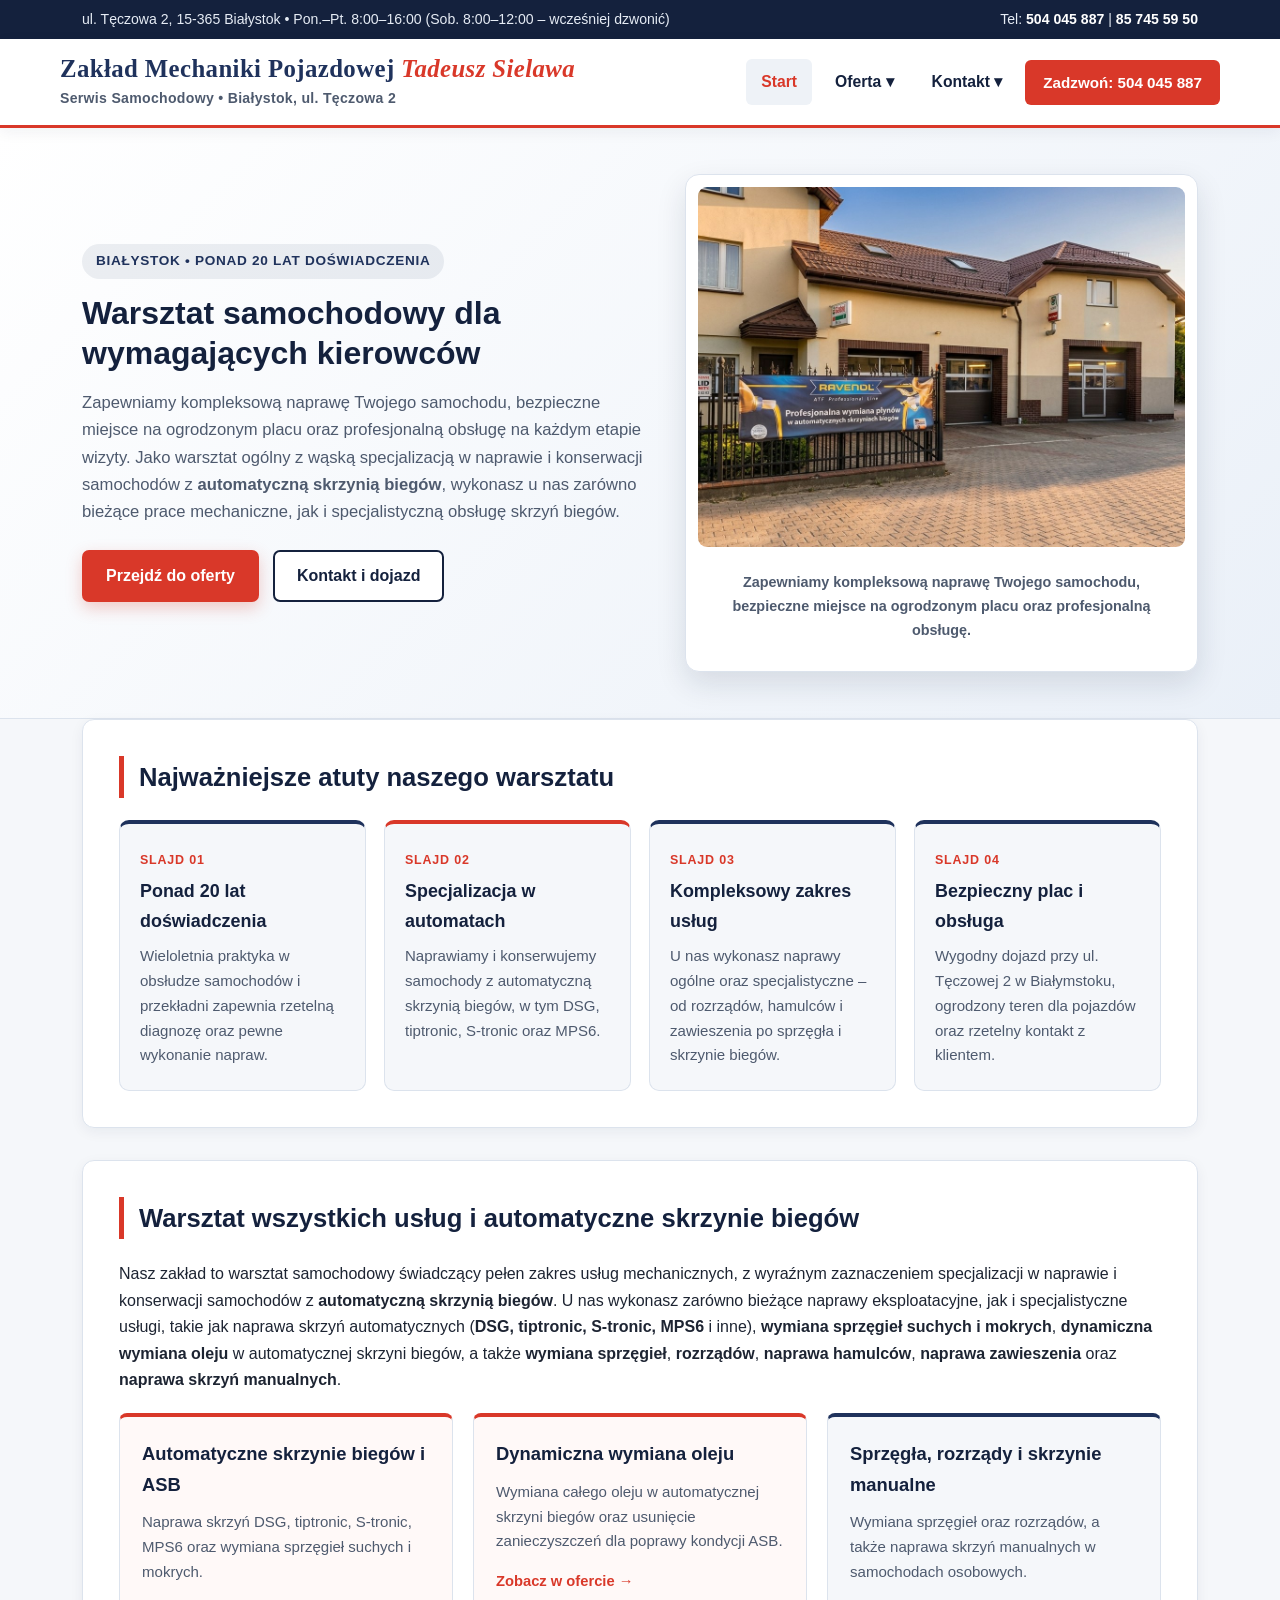
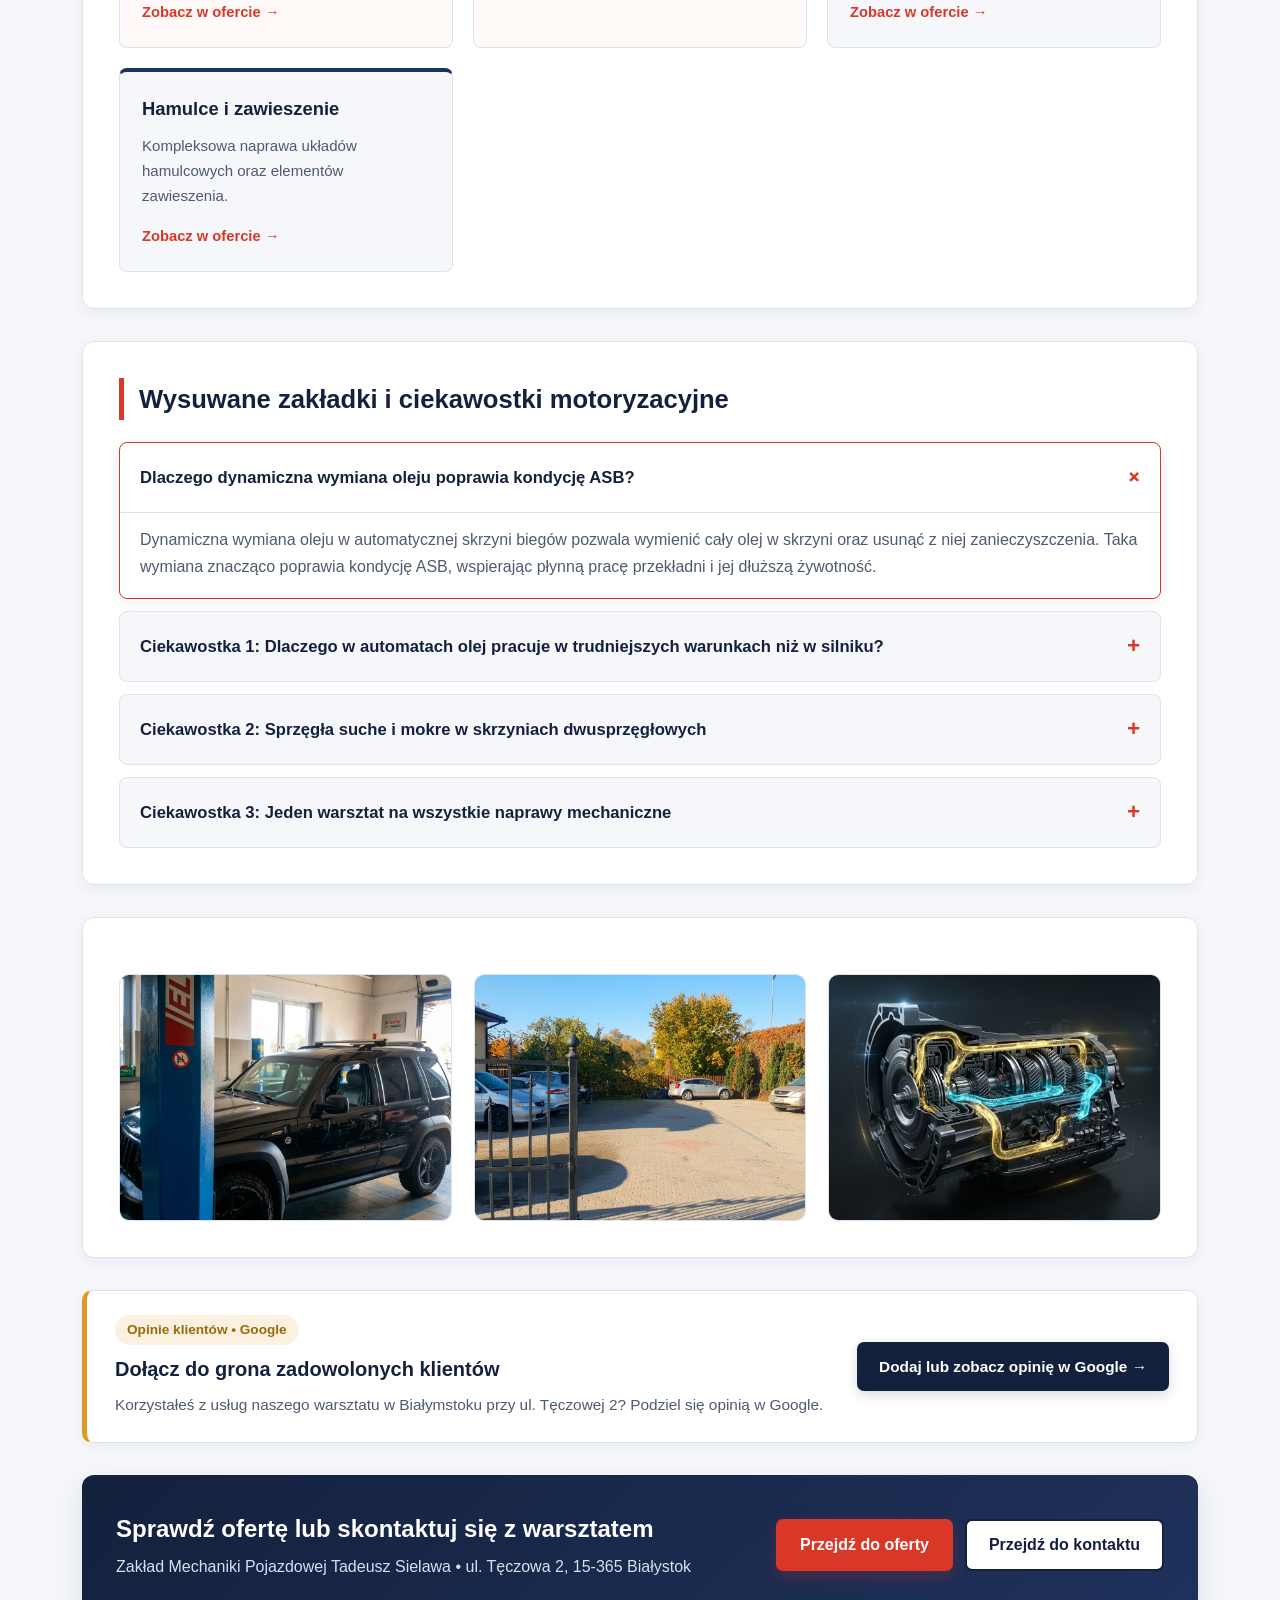
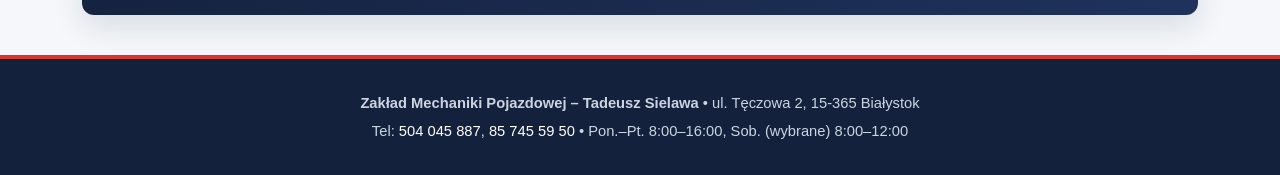
==== commit 97b74136: "Add files via upload" ====
--- a/index.html
+++ b/index.html
@@ -3,7 +3,7 @@
 <head>
     <meta charset="UTF-8">
     <meta name="viewport" content="width=device-width, initial-scale=1.0">
-    <meta name="description" content="Zakład Mechaniki Pojazdowej Tadeusz Sielawa w Białymstoku – ponad 20 lat doświadczenia, korzystne ceny, naprawa automatycznych skrzyń biegów DSG, tiptronic, S-tronic, MPS6 oraz dynamiczna wymiana oleju.">
+    <meta name="description" content="Zakład Mechaniki Pojazdowej Tadeusz Sielawa w Białymstoku – ponad 20 lat doświadczenia, kompleksowa naprawa samochodów, specjalizacja w automatycznych skrzyniach biegów DSG, tiptronic, S-tronic, MPS6 oraz dynamiczna wymiana oleju.">
     <title>Zakład Mechaniki Pojazdowej Tadeusz Sielawa | Białystok</title>
     <link rel="stylesheet" href="style.css">
 </head>
@@ -17,20 +17,21 @@
 
     <header>
         <div class="container header-main">
-            <div class="brand">
-                <h1>Zakład Mechaniki Pojazdowej</h1>
-                <p class="subtitle">Tadeusz Sielawa &bull; Ponad 20 lat doświadczenia &bull; Serwis Samochodowy i Skrzynie Biegów</p>
-            </div>
+            <a href="index.html" class="brand-wordmark">
+                <h1>Zakład Mechaniki Pojazdowej <span class="accent-word">Tadeusz Sielawa</span></h1>
+                <p class="subtitle">Serwis Samochodowy &bull; Białystok, ul. Tęczowa 2</p>
+            </a>
             <nav>
                 <ul>
                     <li><a href="index.html" class="active">Start</a></li>
                     <li class="dropdown">
                         <a href="oferta.html">Oferta &#9662;</a>
                         <ul class="dropdown-menu">
+                            <li><a href="oferta.html#ogolny-zakres">Ogólny zakres napraw</a></li>
                             <li><a href="oferta.html#automatyczne">Automatyczne skrzynie biegów</a></li>
                             <li><a href="oferta.html#dynamiczna-wymiana">Dynamiczna wymiana oleju ASB</a></li>
                             <li><a href="oferta.html#sprzegla">Sprzęgła suche i mokre</a></li>
-                            <li><a href="oferta.html#mechanika">Mechanika ogólna, rozrządy, hamulce</a></li>
+                            <li><a href="oferta.html#mechanika">Rozrządy, hamulce, zawieszenie, manualne</a></li>
                         </ul>
                     </li>
                     <li class="dropdown">
@@ -46,21 +47,15 @@
         </div>
     </header>
 
-    <!-- Sekcja powitalna na jasnym tle z prawdziwym zdjęciem warsztatu na pierwszym planie -->
+    <!-- Sekcja powitalna na jasnym tle z prawdziwym zdjęciem na pierwszym planie i opisem pod głównym zdjęciem -->
     <section class="hero-section">
         <div class="container hero-grid">
             <div class="hero-content">
-                <span class="hero-tag">Białystok &bull; Ponad 20 lat na rynku &bull; Korzystne ceny</span>
-                <h2>Kompleksowy warsztat samochodowy – ponad 20 lat doświadczenia w naprawie skrzyń biegów</h2>
-                <p><strong>Zakład Mechaniki Pojazdowej Tadeusz Sielawa</strong> w Białymstoku to sprawdzony serwis samochodowy działający już <strong>ponad 20 lat</strong>. Świadczymy pełen zakres usług mechanicznych w <strong>korzystnych cenach</strong>, łącząc rzetelną wiedzę praktyczną z nowoczesną obsługą pojazdów. Naszą główną specjalizacją jest naprawa <strong>automatycznych skrzyń biegów</strong> (DSG, tiptronic, S-tronic, MPS6 i inne), wymiana <strong>sprzęgieł suchych i mokrych</strong> oraz <strong>dynamiczna wymiana oleju</strong> w automatycznej skrzyni biegów.</p>
-                <div class="hero-highlights">
-                    <span class="hero-pill">Ponad 20 lat doświadczenia</span>
-                    <span class="hero-pill">Korzystne ceny usług</span>
-                    <span class="hero-pill">DSG / Tiptronic / S-tronic / MPS6</span>
-                    <span class="hero-pill">Dynamiczna wymiana oleju ASB</span>
-                </div>
+                <span class="hero-tag">Białystok &bull; Ponad 20 lat doświadczenia</span>
+                <h2>Warsztat samochodowy dla wymagających kierowców</h2>
+                <p>Zapewniamy kompleksową naprawę Twojego samochodu, bezpieczne miejsce na ogrodzonym placu oraz profesjonalną obsługę na każdym etapie wizyty. Jako warsztat ogólny z wąską specjalizacją w naprawie i konserwacji samochodów z <strong>automatyczną skrzynią biegów</strong>, wykonasz u nas zarówno bieżące prace mechaniczne, jak i specjalistyczną obsługę skrzyń biegów.</p>
                 <div class="hero-buttons">
-                    <a href="oferta.html" class="btn-primary">Zobacz specjalistyczną ofertę</a>
+                    <a href="oferta.html" class="btn-primary">Przejdź do oferty</a>
                     <a href="kontakt.html" class="btn-outline">Kontakt i dojazd</a>
                 </div>
             </div>
@@ -68,135 +63,124 @@
                 <div class="hero-image-wrap">
                     <img src="img/budynek.jpg" alt="Zakład Mechaniki Pojazdowej Tadeusz Sielawa przy ul. Tęczowej 2 w Białymstoku">
                 </div>
-                <div class="hero-image-caption">
-                    <span>Siedziba warsztatu: ul. Tęczowa 2, Białystok</span>
-                    <span>Ogrodzony parking dla klientów</span>
-                </div>
+                <p class="hero-image-caption">Zapewniamy kompleksową naprawę Twojego samochodu, bezpieczne miejsce na ogrodzonym placu oraz profesjonalną obsługę.</p>
             </div>
         </div>
     </section>
 
     <main class="container">
-        <!-- Pasek kluczowych atutów -->
-        <div class="stats-bar reveal">
-            <div class="stat-item">
-                <span class="stat-number">20+ lat</span>
-                <span class="stat-label">Doświadczenia w mechanice i ASB</span>
-            </div>
-            <div class="stat-item">
-                <span class="stat-number">100%</span>
-                <span class="stat-label">Wymiany płynu w procedurze dynamicznej</span>
-            </div>
-            <div class="stat-item">
-                <span class="stat-number">Korzystne</span>
-                <span class="stat-label">Uczciwe i konkurencyjne ceny</span>
-            </div>
-            <div class="stat-item">
-                <span class="stat-number">Pełen serwis</span>
-                <span class="stat-label">Skrzynie biegów i mechanika ogólna</span>
-            </div>
-        </div>
-
-        <!-- Rozbudowany ogólny opis usług warsztatu -->
+        <!-- 4 slajdy na stronie głównej -->
+        <section class="card-section reveal visible">
+            <div class="section-header">
+                <h2>Najważniejsze atuty naszego warsztatu</h2>
+            </div>
+
+            <div class="slides-grid">
+                <div class="slide-card reveal reveal-delay-1">
+                    <span class="slide-num">Slajd 01</span>
+                    <h3>Ponad 20 lat doświadczenia</h3>
+                    <p>Wieloletnia praktyka w obsłudze samochodów i przekładni zapewnia rzetelną diagnozę oraz pewne wykonanie napraw.</p>
+                </div>
+                <div class="slide-card accent-top reveal reveal-delay-2">
+                    <span class="slide-num">Slajd 02</span>
+                    <h3>Specjalizacja w automatach</h3>
+                    <p>Naprawiamy i konserwujemy samochody z automatyczną skrzynią biegów, w tym DSG, tiptronic, S-tronic oraz MPS6.</p>
+                </div>
+                <div class="slide-card reveal reveal-delay-3">
+                    <span class="slide-num">Slajd 03</span>
+                    <h3>Kompleksowy zakres usług</h3>
+                    <p>U nas wykonasz naprawy ogólne oraz specjalistyczne – od rozrządów, hamulców i zawieszenia po sprzęgła i skrzynie biegów.</p>
+                </div>
+                <div class="slide-card reveal reveal-delay-4">
+                    <span class="slide-num">Slajd 04</span>
+                    <h3>Bezpieczny plac i obsługa</h3>
+                    <p>Wygodny dojazd przy ul. Tęczowej 2 w Białymstoku, ogrodzony teren dla pojazdów oraz rzetelny kontakt z klientem.</p>
+                </div>
+            </div>
+        </section>
+
+        <!-- Ogólny opis warsztatu z zaznaczeniem specjalizacji w automatach oraz odniesieniami do oferty -->
         <section class="card-section reveal">
             <div class="section-header">
-                <h2>Warsztat wszystkich usług z wąską specjalizacją w skrzyniach biegów</h2>
-                <p>Od ponad dwóch dekad pomagamy kierowcom z Białegostoku i okolic utrzymać samochody w świetnej kondycji technicznej – uczciwie, dokładnie i w rozsądnych, korzystnych cenach.</p>
-            </div>
-
-            <p>Nasz zakład prowadzi zarówno <strong>specjalistyczne naprawy automatycznych skrzyń biegów</strong>, jak i <strong>pełny zakres klasycznej mechaniki pojazdowej</strong>. Niezależnie od tego, czy Twój samochód wymaga profesjonalnej obsługi przekładni dwusprzęgłowej lub hydrokinetycznej, dynamicznej wymiany oleju ASB, czy też wymiany rozrządu, sprzęgła, hamulców lub elementów zawieszenia – możesz liczyć na indywidualne podejście, jasne zasady współpracy oraz dobór sprawdzonych części i płynów eksploatacyjnych.</p>
+                <h2>Warsztat wszystkich usług i automatyczne skrzynie biegów</h2>
+            </div>
+
+            <p>Nasz zakład to warsztat samochodowy świadczący pełen zakres usług mechanicznych, z wyraźnym zaznaczeniem specjalizacji w naprawie i konserwacji samochodów z <strong>automatyczną skrzynią biegów</strong>. U nas wykonasz zarówno bieżące naprawy eksploatacyjne, jak i specjalistyczne usługi, takie jak naprawa skrzyń automatycznych (<strong>DSG, tiptronic, S-tronic, MPS6</strong> i inne), <strong>wymiana sprzęgieł suchych i mokrych</strong>, <strong>dynamiczna wymiana oleju</strong> w automatycznej skrzyni biegów, a także <strong>wymiana sprzęgieł</strong>, <strong>rozrządów</strong>, <strong>naprawa hamulców</strong>, <strong>naprawa zawieszenia</strong> oraz <strong>naprawa skrzyń manualnych</strong>.</p>
 
             <div class="services-overview-grid">
                 <div class="overview-card featured reveal reveal-delay-1">
-                    <h3>Automatyczne skrzynie biegów</h3>
-                    <p>Naprawa skrzyń DSG, tiptronic, S-tronic, MPS6 i innych oraz wymiana sprzęgieł suchych i mokrych z zachowaniem precyzji i korzystnych cen.</p>
-                    <a href="oferta.html#automatyczne" class="card-link">Szczegóły w ofercie &rarr;</a>
+                    <h3>Automatyczne skrzynie biegów i ASB</h3>
+                    <p>Naprawa skrzyń DSG, tiptronic, S-tronic, MPS6 oraz wymiana sprzęgieł suchych i mokrych.</p>
+                    <a href="oferta.html#automatyczne" class="card-link">Zobacz w ofercie &rarr;</a>
                 </div>
                 <div class="overview-card featured reveal reveal-delay-2">
                     <h3>Dynamiczna wymiana oleju</h3>
-                    <p>Kompleksowa wymiana całego oleju w automatycznej skrzyni biegów wraz z usunięciem zanieczyszczeń, poprawiająca kondycję i żywotność ASB.</p>
-                    <a href="oferta.html#dynamiczna-wymiana" class="card-link">Dowiedz się więcej &rarr;</a>
+                    <p>Wymiana całego oleju w automatycznej skrzyni biegów oraz usunięcie zanieczyszczeń dla poprawy kondycji ASB.</p>
+                    <a href="oferta.html#dynamiczna-wymiana" class="card-link">Zobacz w ofercie &rarr;</a>
                 </div>
                 <div class="overview-card reveal reveal-delay-3">
                     <h3>Sprzęgła, rozrządy i skrzynie manualne</h3>
-                    <p>Wymiana sprzęgieł oraz rozrządów, a także rzetelna naprawa manualnych skrzyń biegów w autach osobowych i dostawczych.</p>
-                    <a href="oferta.html#mechanika" class="card-link">Sprawdź zakres &rarr;</a>
+                    <p>Wymiana sprzęgieł oraz rozrządów, a także naprawa skrzyń manualnych w samochodach osobowych.</p>
+                    <a href="oferta.html#mechanika" class="card-link">Zobacz w ofercie &rarr;</a>
                 </div>
                 <div class="overview-card reveal reveal-delay-4">
                     <h3>Hamulce i zawieszenie</h3>
-                    <p>Skuteczna naprawa układów hamulcowych oraz elementów zawieszenia zapewniająca bezpieczeństwo i komfort jazdy na co dzień.</p>
-                    <a href="oferta.html#mechanika" class="card-link">Zobacz szczegóły &rarr;</a>
-                </div>
-            </div>
-        </section>
-
-        <!-- Wysuwane zakładki z najważniejszymi informacjami -->
+                    <p>Kompleksowa naprawa układów hamulcowych oraz elementów zawieszenia.</p>
+                    <a href="oferta.html#mechanika" class="card-link">Zobacz w ofercie &rarr;</a>
+                </div>
+            </div>
+        </section>
+
+        <!-- Wysuwane zakładki w tym ciekawostki motoryzacyjne -->
         <section class="card-section reveal">
             <div class="section-header">
-                <h2>Dlaczego kierowcy wybierają nasz warsztat? (rozwiń zakładki)</h2>
-                <p>Ponad 20 lat praktyki, korzystne ceny i kompleksowa obsługa na ul. Tęczowej 2 w Białymstoku.</p>
+                <h2>Wysuwane zakładki i ciekawostki motoryzacyjne</h2>
             </div>
 
             <div class="accordion-group">
                 <details class="accordion-item" open>
-                    <summary>1. Ponad 20 lat doświadczenia w mechanice i skrzyniach biegów</summary>
-                    <div class="accordion-body">
-                        Działamy na rynku już <strong>ponad 20 lat</strong>. Przez ten czas naprawiliśmy niezliczoną liczbę przekładni automatycznych (m.in. <strong>DSG, tiptronic, S-tronic, MPS6</strong>) oraz podzespołów mechanicznych, zdobywając zaufanie stałych klientów i kolejne pokolenia kierowców.
+                    <summary>Dlaczego dynamiczna wymiana oleju poprawia kondycję ASB?</summary>
+                    <div class="accordion-body">
+                        Dynamiczna wymiana oleju w automatycznej skrzyni biegów pozwala wymienić cały olej w skrzyni oraz usunąć z niej zanieczyszczenia. Taka wymiana znacząco poprawia kondycję ASB, wspierając płynną pracę przekładni i jej dłuższą żywotność.
                     </div>
                 </details>
                 <details class="accordion-item">
-                    <summary>2. Korzystne ceny i uczciwe podejście do naprawy</summary>
-                    <div class="accordion-body">
-                        Oferujemy <strong>korzystne ceny</strong> usług serwisowych i naprawczych bez zbędnego naciągania na niepotrzebne koszty. Przed przystąpieniem do prac omawiamy zakres naprawy i dobieramy rozwiązania dopasowane do stanu technicznego pojazdu oraz budżetu kierowcy.
+                    <summary>Ciekawostka 1: Dlaczego w automatach olej pracuje w trudniejszych warunkach niż w silniku?</summary>
+                    <div class="accordion-body">
+                        W przekładni automatycznej płyn pełni jednocześnie rolę środka smarnego, chłodziwa i medium przenoszącego moment obrotowy oraz ciśnienie sterujące. Wysoka temperatura i praca pod obciążeniem sprawiają, że regularne odświeżenie całego oleju ma kluczowe znaczenie dla jej kondycji.
                     </div>
                 </details>
                 <details class="accordion-item">
-                    <summary>3. Dynamiczna wymiana oleju – wymiana całego oleju i usunięcie zanieczyszczeń</summary>
-                    <div class="accordion-body">
-                        Oferujemy usługę <strong>dynamicznej wymiany oleju w automatycznej skrzyni biegów</strong>. Procedura ta pozwala wymienić <strong>CAŁY olej</strong> w skrzyni oraz usunąć z niej nagromadzone zanieczyszczenia, co znacząco poprawia kondycję, płynność działania i trwałość ASB.
+                    <summary>Ciekawostka 2: Sprzęgła suche i mokre w skrzyniach dwusprzęgłowych</summary>
+                    <div class="accordion-body">
+                        Skrzynie dwusprzęgłowe (takie jak DSG, S-tronic czy MPS6) mogą wykorzystywać sprzęgła suche lub pracujące w kąpieli olejowej (mokre). W obu rozwiązaniach kluczowe jest właściwe wyregulowanie i stan samych pakietów sprzęgieł oraz ich sterowania.
                     </div>
                 </details>
                 <details class="accordion-item">
-                    <summary>4. Wszystkie usługi warsztatowe w jednym miejscu przy ul. Tęczowej 2</summary>
-                    <div class="accordion-body">
-                        Poza skrzyniami automatycznymi wykonujemy również <strong>wymianę sprzęgieł</strong> (suchych, mokrych oraz w układach manualnych), <strong>wymianę rozrządów</strong>, <strong>naprawę hamulców</strong>, <strong>naprawę zawieszenia</strong> oraz <strong>naprawę skrzyń manualnych</strong>.
-                    </div>
-                </details>
-            </div>
-        </section>
-
-        <!-- Galeria prawdziwych zdjęć warsztatu -->
+                    <summary>Ciekawostka 3: Jeden warsztat na wszystkie naprawy mechaniczne</summary>
+                    <div class="accordion-body">
+                        Podczas gdy zawieszenie czy hamulce zużywają się stopniowo w codziennej jeździe, układ napędowy, sprzęgła czy rozrząd wymagają systematycznej kontroli. Wykonanie wszystkich prac w jednym warsztacie pozwala zaoszczędzić czas i uniknąć rozbieżności w diagnozie.
+                    </div>
+                </details>
+            </div>
+        </section>
+
+        <!-- Zdjęcia warsztatu bez podpisów pod niższymi zdjęciami -->
         <section class="card-section reveal">
-            <div class="section-header">
-                <h2>Nasz warsztat i zaplecze serwisowe</h2>
-                <p>Zapraszamy do naszej siedziby w Białymstoku przy ul. Tęczowej 2.</p>
-            </div>
             <div class="gallery-grid">
                 <div class="gallery-card reveal reveal-delay-1">
                     <div class="gallery-img-wrap">
-                        <img src="img/budynek.jpg" alt="Budynek Zakładu Mechaniki Pojazdowej Tadeusz Sielawa" class="gallery-img">
-                    </div>
-                    <div class="gallery-card-body">
-                        <h3>Budynek warsztatu</h3>
-                        <p>Ponad 20-letnia tradycja oraz profesjonalna obsługa skrzyń biegów i płynów ATF przy ul. Tęczowej 2.</p>
+                        <img src="img/warsztat.jpg" alt="Stanowisko serwisowe z podnośnikiem hydraulicznym" class="gallery-img">
                     </div>
                 </div>
                 <div class="gallery-card reveal reveal-delay-2">
                     <div class="gallery-img-wrap">
-                        <img src="img/warsztat.jpg" alt="Stanowisko serwisowe z podnośnikiem hydraulicznym" class="gallery-img">
-                    </div>
-                    <div class="gallery-card-body">
-                        <h3>Stanowiska serwisowe</h3>
-                        <p>Wyposażone stanowiska z podnośnikami umożliwiające sprawną obsługę samochodów osobowych i 4x4.</p>
+                        <img src="img/parking.jpg" alt="Ogrodzony plac postojowy przy warsztacie" class="gallery-img">
                     </div>
                 </div>
                 <div class="gallery-card reveal reveal-delay-3">
                     <div class="gallery-img-wrap">
-                        <img src="img/parking.jpg" alt="Ogrodzony parking dla klientów warsztatu" class="gallery-img">
-                    </div>
-                    <div class="gallery-card-body">
-                        <h3>Ogrodzony plac postojowy</h3>
-                        <p>Wygodny, ogrodzony plac dla samochodów oczekujących na naprawę lub odbiór po serwisie.</p>
+                        <img src="img/skrzynia.jpg" alt="Wizualizacja przepływu oleju w automatycznej skrzyni biegów" class="gallery-img">
                     </div>
                 </div>
             </div>
@@ -207,21 +191,21 @@
             <div>
                 <span class="reviews-badge">Opinie klientów &bull; Google</span>
                 <h3>Dołącz do grona zadowolonych klientów</h3>
-                <p>Korzystałeś z naszych usług w Białymstoku przy ul. Tęczowej 2? Podziel się swoją opinią w Google i pomóż innym kierowcom.</p>
+                <p>Korzystałeś z usług naszego warsztatu w Białymstoku przy ul. Tęczowej 2? Podziel się opinią w Google.</p>
             </div>
             <div>
-                <a href="https://search.google.com/local/writereview?placeid=TUTAJ_WSTAW_LINK_OPINII_GOOGLE" target="_blank" rel="noopener noreferrer" class="btn-google">Zobacz lub dodaj opinię w Google &rarr;</a>
-            </div>
-        </div>
-
-        <!-- Pasek zachęcający do przejścia do Oferty lub Kontaktu -->
+                <a href="https://search.google.com/local/writereview?placeid=TUTAJ_WSTAW_LINK_OPINII_GOOGLE" target="_blank" rel="noopener noreferrer" class="btn-google">Dodaj lub zobacz opinię w Google &rarr;</a>
+            </div>
+        </div>
+
+        <!-- Przyciski przenoszące na stronę oferty i kontaktu -->
         <div class="cta-strip reveal">
             <div>
-                <h2>Potrzebujesz naprawy skrzyni lub kompleksowego serwisu auta?</h2>
-                <p>Sprawdź specjalistyczną ofertę lub zadzwoń – ponad 20 lat doświadczenia i korzystne ceny.</p>
+                <h2>Sprawdź ofertę lub skontaktuj się z warsztatem</h2>
+                <p>Zakład Mechaniki Pojazdowej Tadeusz Sielawa &bull; ul. Tęczowa 2, 15-365 Białystok</p>
             </div>
             <div class="cta-strip-actions">
-                <a href="oferta.html" class="btn-primary">Specjalistyczna oferta</a>
+                <a href="oferta.html" class="btn-primary">Przejdź do oferty</a>
                 <a href="kontakt.html" class="btn-outline" style="background: #fff;">Przejdź do kontaktu</a>
             </div>
         </div>
@@ -235,7 +219,6 @@
     </footer>
 
     <script>
-        // Płynne pojawianie się sekcji podczas przewijania (Scroll Reveal)
         document.addEventListener('DOMContentLoaded', function () {
             const reveals = document.querySelectorAll('.reveal');
             const header = document.querySelector('header');
--- a/style.css
+++ b/style.css
@@ -1,4 +1,4 @@
-/* Nowoczesny styl strony z płynnymi animacjami - Zakład Mechaniki Pojazdowej Tadeusz Sielawa */
+/* Nowoczesny styl strony - Zakład Mechaniki Pojazdowej Tadeusz Sielawa */
 :root {
     --bg-body: #f5f7fa;
     --bg-white: #ffffff;
@@ -44,7 +44,7 @@
 @keyframes fadeSlideUp {
     from {
         opacity: 0;
-        transform: translateY(26px);
+        transform: translateY(24px);
     }
     to {
         opacity: 1;
@@ -55,7 +55,7 @@
 @keyframes fadeInRight {
     from {
         opacity: 0;
-        transform: translateX(28px) scale(0.98);
+        transform: translateX(26px) scale(0.98);
     }
     to {
         opacity: 1;
@@ -65,7 +65,7 @@
 
 @keyframes pulseGlow {
     0% {
-        box-shadow: 0 0 0 0 rgba(217, 56, 41, 0.45);
+        box-shadow: 0 0 0 0 rgba(217, 56, 41, 0.42);
     }
     70% {
         box-shadow: 0 0 0 12px rgba(217, 56, 41, 0);
@@ -95,10 +95,9 @@
     }
 }
 
-/* Klasy do animacji podczas przewijania (Scroll Reveal) */
 .reveal {
     opacity: 0;
-    transform: translateY(28px);
+    transform: translateY(26px);
     transition: opacity 0.65s cubic-bezier(0.22, 1, 0.36, 1), transform 0.65s cubic-bezier(0.22, 1, 0.36, 1);
 }
 
@@ -107,10 +106,10 @@
     transform: translateY(0);
 }
 
-.reveal-delay-1 { transition-delay: 0.1s; }
-.reveal-delay-2 { transition-delay: 0.2s; }
-.reveal-delay-3 { transition-delay: 0.3s; }
-.reveal-delay-4 { transition-delay: 0.4s; }
+.reveal-delay-1 { transition-delay: 0.08s; }
+.reveal-delay-2 { transition-delay: 0.16s; }
+.reveal-delay-3 { transition-delay: 0.24s; }
+.reveal-delay-4 { transition-delay: 0.32s; }
 
 /* Górny pasek informacyjny */
 .top-bar {
@@ -139,16 +138,16 @@
     color: var(--gold);
 }
 
-/* Nagłówek główny */
+/* Nagłówek główny - elegancka nazwa tekstowa bez symboli */
 header {
-    background: rgba(255, 255, 255, 0.96);
+    background: rgba(255, 255, 255, 0.97);
     backdrop-filter: blur(8px);
     border-bottom: 3px solid var(--accent);
     box-shadow: var(--shadow-sm);
     position: sticky;
     top: 0;
     z-index: 1000;
-    transition: padding 0.3s ease, box-shadow 0.3s ease;
+    transition: box-shadow 0.3s ease;
 }
 
 header.scrolled {
@@ -164,20 +163,33 @@
     gap: 16px;
 }
 
-.brand h1 {
+.brand-wordmark {
+    display: inline-block;
+    text-decoration: none;
+}
+
+.brand-wordmark h1 {
     margin: 0;
-    font-size: 1.45rem;
-    color: var(--navy-dark);
-    text-transform: uppercase;
-    letter-spacing: 0.8px;
-    font-weight: 800;
-}
-
-.brand .subtitle {
-    margin: 2px 0 0 0;
-    font-size: 0.92rem;
+    font-family: Georgia, 'Times New Roman', serif;
+    font-size: 1.55rem;
+    color: var(--navy-mid);
+    font-weight: 700;
+    letter-spacing: 0.4px;
+    line-height: 1.2;
+}
+
+.brand-wordmark h1 span.accent-word {
+    color: var(--accent);
+    font-style: italic;
+}
+
+.brand-wordmark .subtitle {
+    margin: 3px 0 0 0;
+    font-family: 'Segoe UI', Roboto, Helvetica, Arial, sans-serif;
+    font-size: 0.88rem;
     color: var(--text-secondary);
     font-weight: 600;
+    letter-spacing: 0.3px;
 }
 
 /* Nawigacja z wysuwanymi zakładkami */
@@ -205,7 +217,6 @@
     font-size: 0.98rem;
     padding: 10px 15px;
     border-radius: 6px;
-    position: relative;
     transition: background 0.25s ease, color 0.25s ease, transform 0.2s ease;
 }
 
@@ -215,7 +226,6 @@
     color: var(--accent);
 }
 
-/* Wysuwane menu (Dropdown) z animacją */
 .dropdown-menu {
     display: none;
     position: absolute;
@@ -277,11 +287,11 @@
     transform: translateY(-2px);
 }
 
-/* Sekcja Hero - jasna, z prawdziwym zdjęciem na pierwszym planie i animacją wejścia */
+/* Sekcja Hero - jasna, z prawdziwym zdjęciem na pierwszym planie */
 .hero-section {
     background: linear-gradient(135deg, #ffffff 0%, #eaf0f8 100%);
     border-bottom: 1px solid var(--border-color);
-    padding: 48px 0;
+    padding: 46px 0;
     position: relative;
 }
 
@@ -298,19 +308,19 @@
 
 .hero-tag {
     display: inline-block;
-    background: rgba(217, 56, 41, 0.1);
-    color: var(--accent);
+    background: rgba(31, 50, 92, 0.08);
+    color: var(--navy-mid);
     font-weight: 700;
     font-size: 0.85rem;
     text-transform: uppercase;
-    letter-spacing: 0.8px;
+    letter-spacing: 0.7px;
     padding: 6px 14px;
     border-radius: 20px;
     margin-bottom: 14px;
 }
 
 .hero-content h2 {
-    font-size: 2.05rem;
+    font-size: 2rem;
     line-height: 1.25;
     color: var(--navy-dark);
     margin: 0 0 16px 0;
@@ -319,33 +329,9 @@
 }
 
 .hero-content p {
-    font-size: 1.05rem;
+    font-size: 1.04rem;
     color: var(--text-secondary);
-    margin: 0 0 22px 0;
-}
-
-.hero-highlights {
-    display: flex;
-    flex-wrap: wrap;
-    gap: 10px;
-    margin-bottom: 26px;
-}
-
-.hero-pill {
-    background: var(--bg-white);
-    border: 1px solid var(--border-color);
-    color: var(--navy-dark);
-    padding: 6px 13px;
-    border-radius: 6px;
-    font-size: 0.88rem;
-    font-weight: 700;
-    box-shadow: 0 2px 6px rgba(0, 0, 0, 0.03);
-    transition: transform 0.2s ease, border-color 0.2s ease;
-}
-
-.hero-pill:hover {
-    transform: translateY(-2px);
-    border-color: var(--accent);
+    margin: 0 0 24px 0;
 }
 
 .hero-buttons {
@@ -425,12 +411,9 @@
 
 .hero-image-caption {
     padding: 10px 6px 2px 6px;
-    font-size: 0.88rem;
+    font-size: 0.9rem;
     color: var(--text-secondary);
-    display: flex;
-    justify-content: space-between;
-    flex-wrap: wrap;
-    gap: 8px;
+    text-align: center;
     font-weight: 600;
 }
 
@@ -454,7 +437,7 @@
 }
 
 .section-header {
-    margin-bottom: 24px;
+    margin-bottom: 22px;
 }
 
 .section-header h2 {
@@ -471,45 +454,57 @@
     font-size: 1rem;
 }
 
-/* Pasek statystyk / liczb */
-.stats-bar {
+/* 4 slajdy / karty na stronie głównej */
+.slides-grid {
     display: grid;
-    grid-template-columns: repeat(auto-fit, minmax(200px, 1fr));
+    grid-template-columns: repeat(4, 1fr);
     gap: 18px;
-    margin-bottom: 32px;
-}
-
-.stat-item {
+    margin-top: 20px;
+}
+
+.slide-card {
+    background: var(--bg-body);
+    border: 1px solid var(--border-color);
+    border-top: 4px solid var(--navy-mid);
+    border-radius: 10px;
+    padding: 22px 20px;
+    transition: transform 0.3s cubic-bezier(0.22, 1, 0.36, 1), box-shadow 0.3s ease, border-top-color 0.3s ease, background 0.3s ease;
+}
+
+.slide-card:hover {
+    transform: translateY(-6px);
+    box-shadow: var(--shadow-md);
+    border-top-color: var(--accent);
     background: var(--bg-white);
-    border: 1px solid var(--border-color);
-    border-bottom: 4px solid var(--accent);
-    border-radius: 10px;
-    padding: 20px;
-    text-align: center;
-    box-shadow: var(--shadow-sm);
-    transition: transform 0.3s ease, box-shadow 0.3s ease;
-}
-
-.stat-item:hover {
-    transform: translateY(-4px);
-    box-shadow: var(--shadow-md);
-}
-
-.stat-number {
-    display: block;
-    font-size: 1.85rem;
+}
+
+.slide-card.accent-top {
+    border-top-color: var(--accent);
+}
+
+.slide-num {
+    display: inline-block;
+    font-size: 0.78rem;
     font-weight: 800;
+    letter-spacing: 0.8px;
+    color: var(--accent);
+    text-transform: uppercase;
+    margin-bottom: 6px;
+}
+
+.slide-card h3 {
+    margin: 0 0 8px 0;
+    font-size: 1.12rem;
     color: var(--navy-dark);
-    line-height: 1.2;
-}
-
-.stat-label {
-    font-size: 0.9rem;
+}
+
+.slide-card p {
+    margin: 0;
+    font-size: 0.94rem;
     color: var(--text-secondary);
-    font-weight: 600;
-}
-
-/* Siatka kart usług ogólnych */
+}
+
+/* Siatka kart usług ogólnych z odnośnikami do oferty */
 .services-overview-grid {
     display: grid;
     grid-template-columns: repeat(auto-fit, minmax(250px, 1fr));
@@ -527,7 +522,7 @@
 }
 
 .overview-card:hover {
-    transform: translateY(-6px);
+    transform: translateY(-5px);
     box-shadow: var(--shadow-md);
     border-top-color: var(--accent);
     background: var(--bg-white);
@@ -563,7 +558,7 @@
     transform: translateX(4px);
 }
 
-/* Wysuwane zakładki (Accordion) z animacją */
+/* Wysuwane zakładki (Accordion) */
 .accordion-group {
     display: flex;
     flex-direction: column;
@@ -630,7 +625,7 @@
     animation: fadeSlideUp 0.3s ease forwards;
 }
 
-/* Galeria obiektu z animacją powiększenia */
+/* Galeria zdjęć bez podpisów pod niższymi zdjęciami */
 .gallery-grid {
     display: grid;
     grid-template-columns: repeat(auto-fit, minmax(290px, 1fr));
@@ -653,7 +648,7 @@
 
 .gallery-img-wrap {
     overflow: hidden;
-    height: 230px;
+    height: 245px;
 }
 
 .gallery-img {
@@ -666,22 +661,6 @@
 
 .gallery-card:hover .gallery-img {
     transform: scale(1.07);
-}
-
-.gallery-card-body {
-    padding: 16px;
-}
-
-.gallery-card-body h3 {
-    margin: 0 0 6px 0;
-    font-size: 1.05rem;
-    color: var(--navy-dark);
-}
-
-.gallery-card-body p {
-    margin: 0;
-    font-size: 0.92rem;
-    color: var(--text-secondary);
 }
 
 /* Sekcja ocen Google */
@@ -783,7 +762,7 @@
     gap: 12px;
 }
 
-/* Podstrona Oferta - szczegółowe bloki */
+/* Podstrona Oferta - od ogółu do szczegółu */
 .spec-grid {
     display: grid;
     grid-template-columns: repeat(auto-fit, minmax(310px, 1fr));
@@ -794,19 +773,19 @@
 .spec-box {
     background: var(--bg-body);
     border: 1px solid var(--border-color);
-    border-left: 5px solid var(--accent);
+    border-left: 5px solid var(--navy-mid);
     border-radius: 8px;
     padding: 24px;
     transition: transform 0.3s ease, box-shadow 0.3s ease;
 }
 
+.spec-box.specialist {
+    border-left-color: var(--accent);
+}
+
 .spec-box:hover {
     transform: translateY(-4px);
     box-shadow: var(--shadow-md);
-}
-
-.spec-box.general {
-    border-left-color: var(--navy-mid);
 }
 
 .spec-box h3 {
@@ -916,6 +895,12 @@
     font-size: 0.92rem;
 }
 
+@media (max-width: 1024px) {
+    .slides-grid {
+        grid-template-columns: repeat(2, 1fr);
+    }
+}
+
 @media (max-width: 860px) {
     .hero-grid,
     .tech-banner {
@@ -927,8 +912,11 @@
 }
 
 @media (max-width: 600px) {
-    .brand h1 {
-        font-size: 1.2rem;
+    .slides-grid {
+        grid-template-columns: 1fr;
+    }
+    .brand-wordmark h1 {
+        font-size: 1.25rem;
     }
     .card-section {
         padding: 22px 18px;
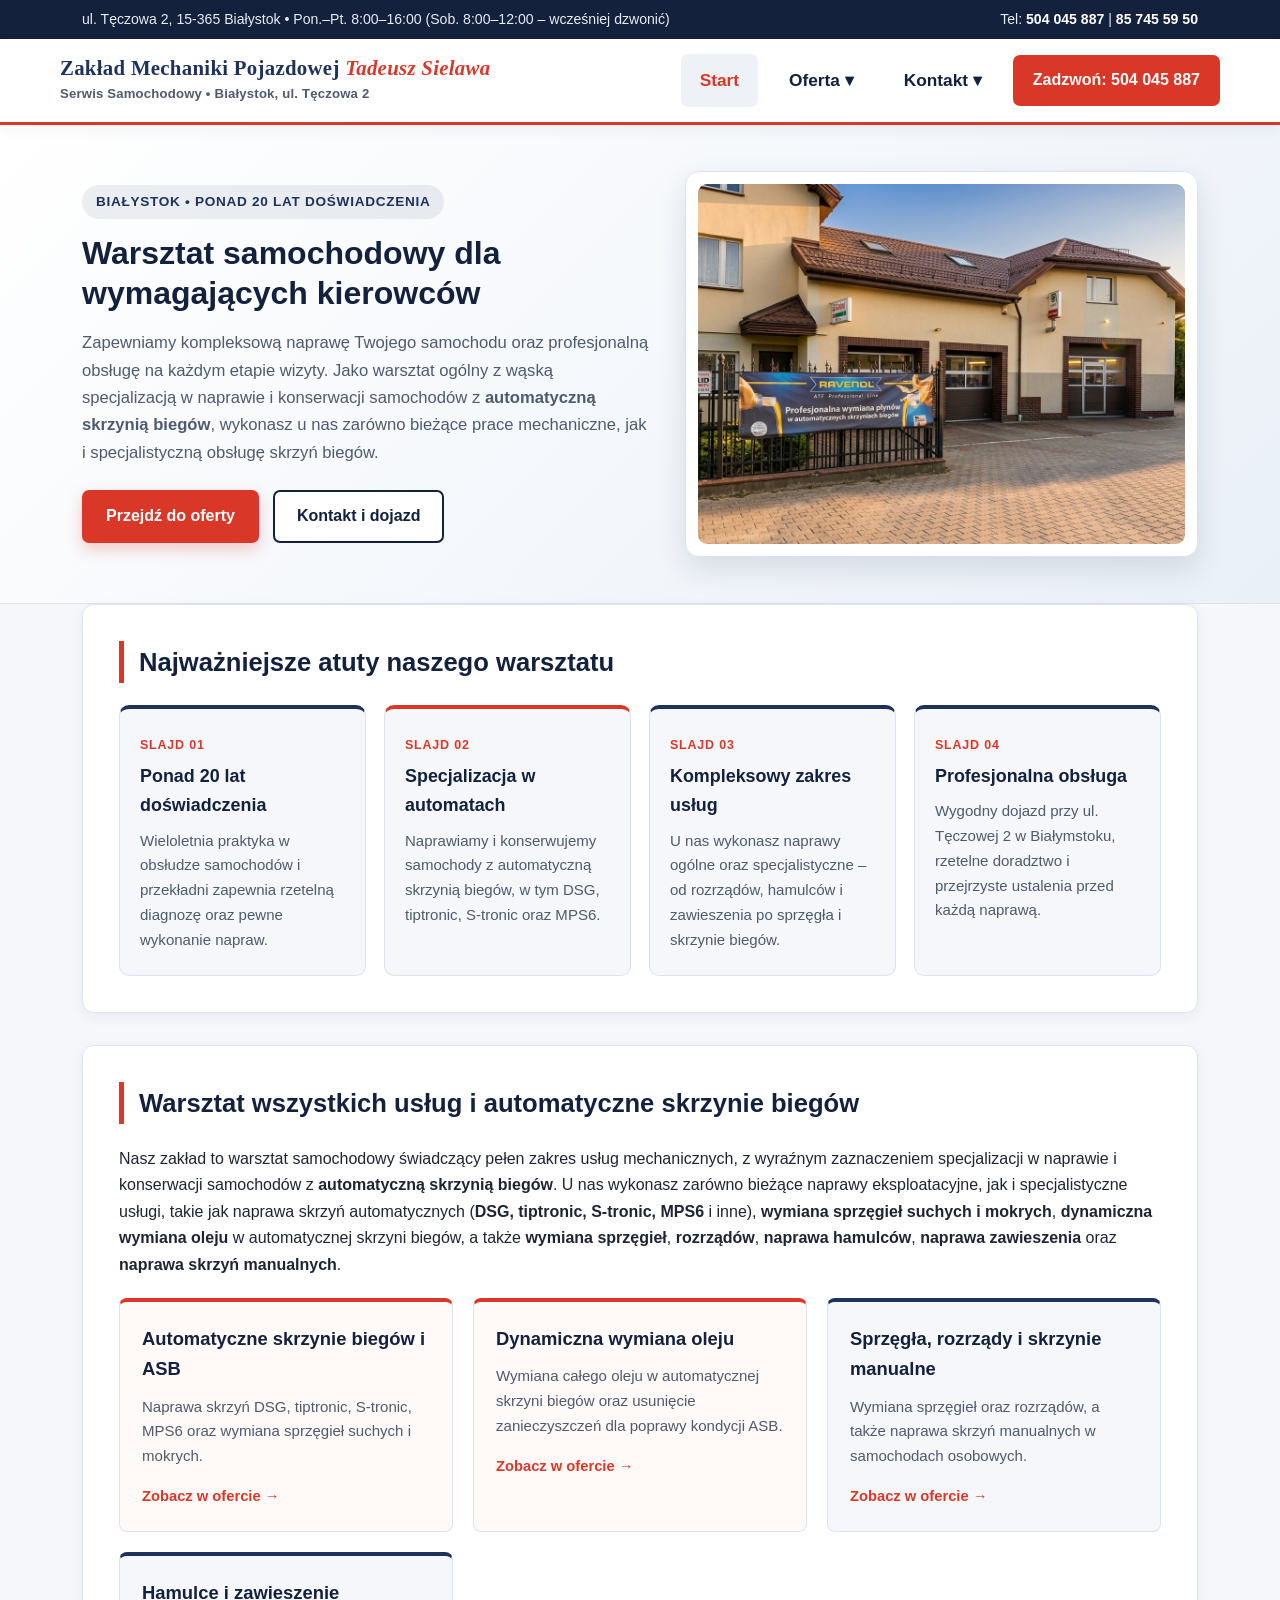
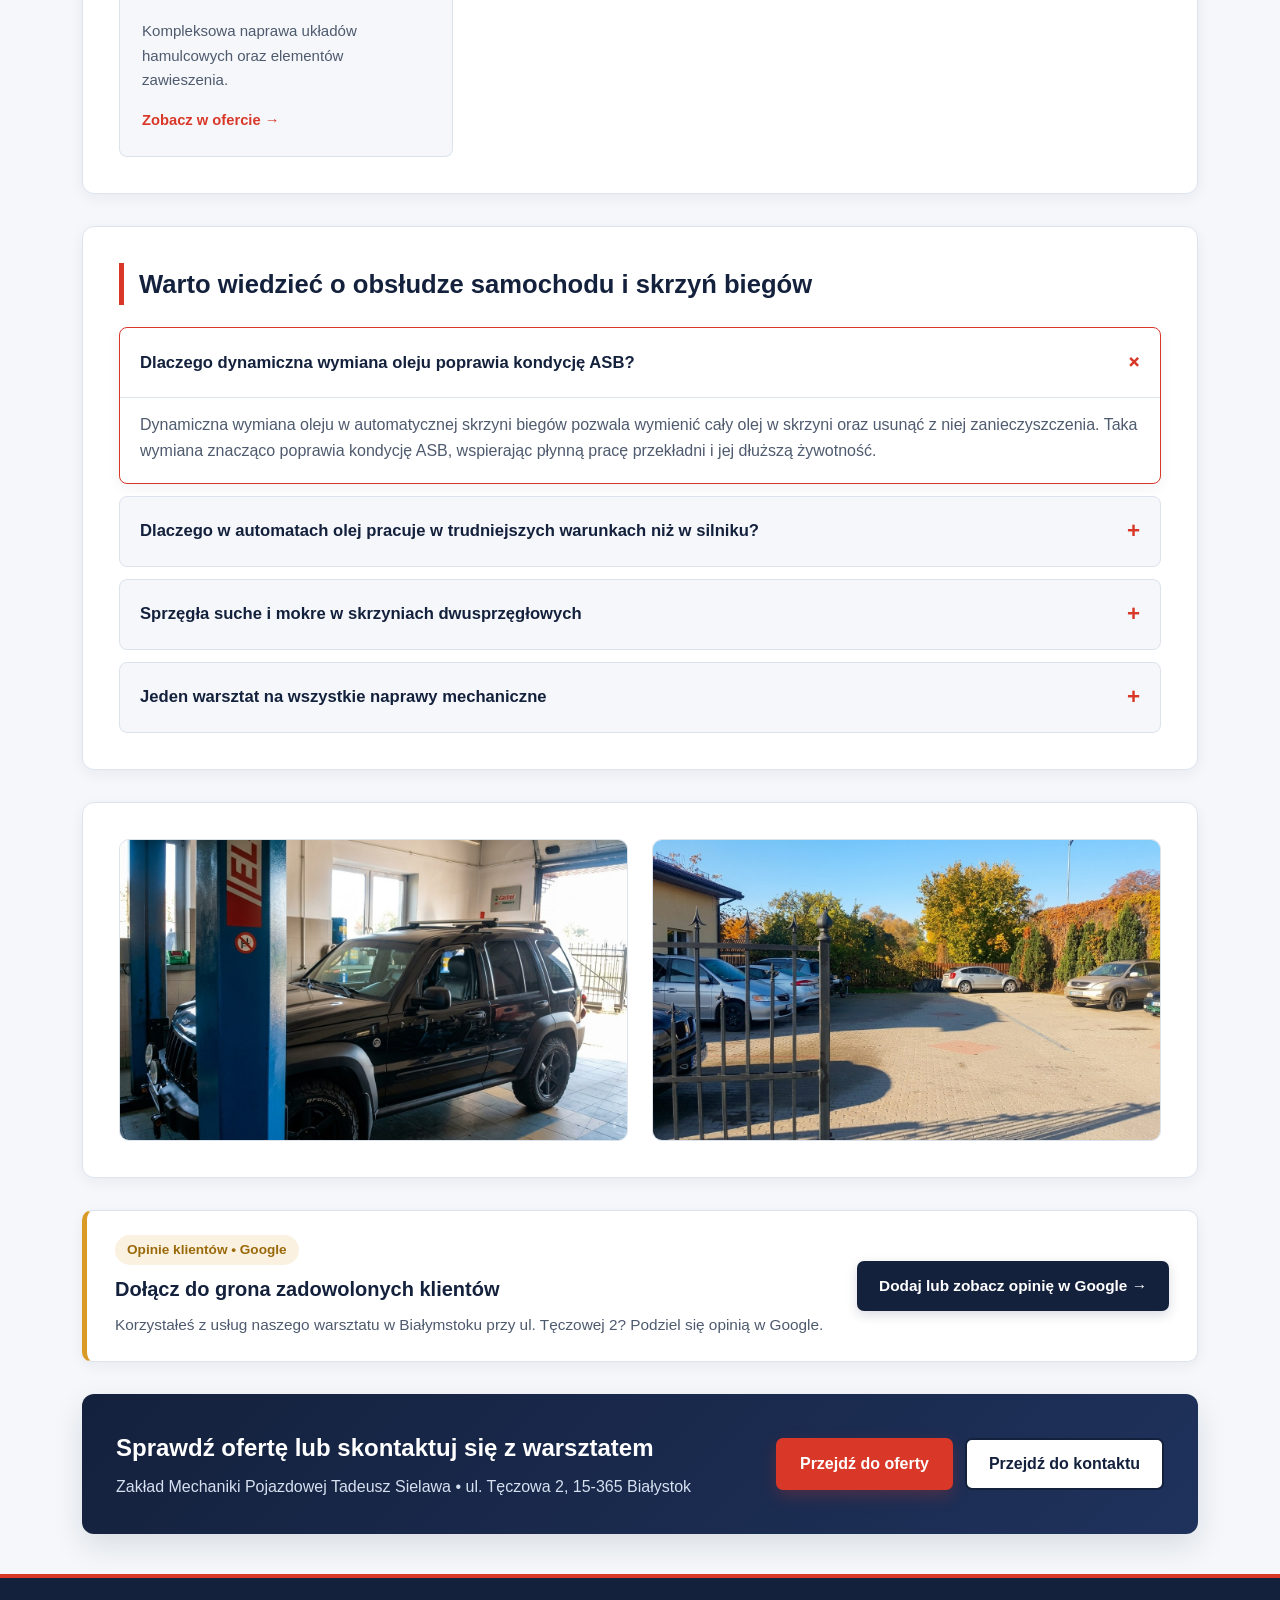
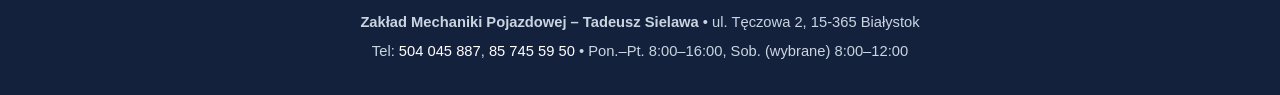
==== commit 36200942: "Update hero section and content descriptions" ====
--- a/index.html
+++ b/index.html
@@ -47,13 +47,13 @@
         </div>
     </header>
 
-    <!-- Sekcja powitalna na jasnym tle z prawdziwym zdjęciem na pierwszym planie i opisem pod głównym zdjęciem -->
+    <!-- Sekcja powitalna z głównym zdjęciem bez opisu pod fotografią -->
     <section class="hero-section">
         <div class="container hero-grid">
             <div class="hero-content">
                 <span class="hero-tag">Białystok &bull; Ponad 20 lat doświadczenia</span>
                 <h2>Warsztat samochodowy dla wymagających kierowców</h2>
-                <p>Zapewniamy kompleksową naprawę Twojego samochodu, bezpieczne miejsce na ogrodzonym placu oraz profesjonalną obsługę na każdym etapie wizyty. Jako warsztat ogólny z wąską specjalizacją w naprawie i konserwacji samochodów z <strong>automatyczną skrzynią biegów</strong>, wykonasz u nas zarówno bieżące prace mechaniczne, jak i specjalistyczną obsługę skrzyń biegów.</p>
+                <p>Zapewniamy kompleksową naprawę Twojego samochodu oraz profesjonalną obsługę na każdym etapie wizyty. Jako warsztat ogólny z wąską specjalizacją w naprawie i konserwacji samochodów z <strong>automatyczną skrzynią biegów</strong>, wykonasz u nas zarówno bieżące prace mechaniczne, jak i specjalistyczną obsługę skrzyń biegów.</p>
                 <div class="hero-buttons">
                     <a href="oferta.html" class="btn-primary">Przejdź do oferty</a>
                     <a href="kontakt.html" class="btn-outline">Kontakt i dojazd</a>
@@ -63,7 +63,6 @@
                 <div class="hero-image-wrap">
                     <img src="img/budynek.jpg" alt="Zakład Mechaniki Pojazdowej Tadeusz Sielawa przy ul. Tęczowej 2 w Białymstoku">
                 </div>
-                <p class="hero-image-caption">Zapewniamy kompleksową naprawę Twojego samochodu, bezpieczne miejsce na ogrodzonym placu oraz profesjonalną obsługę.</p>
             </div>
         </div>
     </section>
@@ -93,8 +92,8 @@
                 </div>
                 <div class="slide-card reveal reveal-delay-4">
                     <span class="slide-num">Slajd 04</span>
-                    <h3>Bezpieczny plac i obsługa</h3>
-                    <p>Wygodny dojazd przy ul. Tęczowej 2 w Białymstoku, ogrodzony teren dla pojazdów oraz rzetelny kontakt z klientem.</p>
+                    <h3>Profesjonalna obsługa</h3>
+                    <p>Wygodny dojazd przy ul. Tęczowej 2 w Białymstoku, rzetelne doradztwo i przejrzyste ustalenia przed każdą naprawą.</p>
                 </div>
             </div>
         </section>
@@ -131,10 +130,10 @@
             </div>
         </section>
 
-        <!-- Wysuwane zakładki w tym ciekawostki motoryzacyjne -->
+        <!-- Wysuwane zakładki (bez słowa ciekawostka) -->
         <section class="card-section reveal">
             <div class="section-header">
-                <h2>Wysuwane zakładki i ciekawostki motoryzacyjne</h2>
+                <h2>Warto wiedzieć o obsłudze samochodu i skrzyń biegów</h2>
             </div>
 
             <div class="accordion-group">
@@ -145,19 +144,19 @@
                     </div>
                 </details>
                 <details class="accordion-item">
-                    <summary>Ciekawostka 1: Dlaczego w automatach olej pracuje w trudniejszych warunkach niż w silniku?</summary>
+                    <summary>Dlaczego w automatach olej pracuje w trudniejszych warunkach niż w silniku?</summary>
                     <div class="accordion-body">
                         W przekładni automatycznej płyn pełni jednocześnie rolę środka smarnego, chłodziwa i medium przenoszącego moment obrotowy oraz ciśnienie sterujące. Wysoka temperatura i praca pod obciążeniem sprawiają, że regularne odświeżenie całego oleju ma kluczowe znaczenie dla jej kondycji.
                     </div>
                 </details>
                 <details class="accordion-item">
-                    <summary>Ciekawostka 2: Sprzęgła suche i mokre w skrzyniach dwusprzęgłowych</summary>
+                    <summary>Sprzęgła suche i mokre w skrzyniach dwusprzęgłowych</summary>
                     <div class="accordion-body">
                         Skrzynie dwusprzęgłowe (takie jak DSG, S-tronic czy MPS6) mogą wykorzystywać sprzęgła suche lub pracujące w kąpieli olejowej (mokre). W obu rozwiązaniach kluczowe jest właściwe wyregulowanie i stan samych pakietów sprzęgieł oraz ich sterowania.
                     </div>
                 </details>
                 <details class="accordion-item">
-                    <summary>Ciekawostka 3: Jeden warsztat na wszystkie naprawy mechaniczne</summary>
+                    <summary>Jeden warsztat na wszystkie naprawy mechaniczne</summary>
                     <div class="accordion-body">
                         Podczas gdy zawieszenie czy hamulce zużywają się stopniowo w codziennej jeździe, układ napędowy, sprzęgła czy rozrząd wymagają systematycznej kontroli. Wykonanie wszystkich prac w jednym warsztacie pozwala zaoszczędzić czas i uniknąć rozbieżności w diagnozie.
                     </div>
@@ -165,9 +164,9 @@
             </div>
         </section>
 
-        <!-- Zdjęcia warsztatu bez podpisów pod niższymi zdjęciami -->
+        <!-- Tylko 2 prawdziwe zdjęcia warsztatu (bez zdjęcia skrzyni/silnika i bez opisów) -->
         <section class="card-section reveal">
-            <div class="gallery-grid">
+            <div class="gallery-grid-two">
                 <div class="gallery-card reveal reveal-delay-1">
                     <div class="gallery-img-wrap">
                         <img src="img/warsztat.jpg" alt="Stanowisko serwisowe z podnośnikiem hydraulicznym" class="gallery-img">
@@ -175,12 +174,7 @@
                 </div>
                 <div class="gallery-card reveal reveal-delay-2">
                     <div class="gallery-img-wrap">
-                        <img src="img/parking.jpg" alt="Ogrodzony plac postojowy przy warsztacie" class="gallery-img">
-                    </div>
-                </div>
-                <div class="gallery-card reveal reveal-delay-3">
-                    <div class="gallery-img-wrap">
-                        <img src="img/skrzynia.jpg" alt="Wizualizacja przepływu oleju w automatycznej skrzyni biegów" class="gallery-img">
+                        <img src="img/parking.jpg" alt="Teren przy Zakładzie Mechaniki Pojazdowej Tadeusz Sielawa" class="gallery-img">
                     </div>
                 </div>
             </div>
--- a/style.css
+++ b/style.css
@@ -138,7 +138,7 @@
     color: var(--gold);
 }
 
-/* Nagłówek główny - elegancka nazwa tekstowa bez symboli */
+/* Nagłówek główny - nieco mniejsza nazwa tekstowa i większe zakładki */
 header {
     background: rgba(255, 255, 255, 0.97);
     backdrop-filter: blur(8px);
@@ -171,10 +171,10 @@
 .brand-wordmark h1 {
     margin: 0;
     font-family: Georgia, 'Times New Roman', serif;
-    font-size: 1.55rem;
+    font-size: 1.3rem;
     color: var(--navy-mid);
     font-weight: 700;
-    letter-spacing: 0.4px;
+    letter-spacing: 0.3px;
     line-height: 1.2;
 }
 
@@ -184,15 +184,15 @@
 }
 
 .brand-wordmark .subtitle {
-    margin: 3px 0 0 0;
+    margin: 2px 0 0 0;
     font-family: 'Segoe UI', Roboto, Helvetica, Arial, sans-serif;
-    font-size: 0.88rem;
+    font-size: 0.82rem;
     color: var(--text-secondary);
     font-weight: 600;
-    letter-spacing: 0.3px;
-}
-
-/* Nawigacja z wysuwanymi zakładkami */
+    letter-spacing: 0.2px;
+}
+
+/* Nawigacja z większymi zakładkami */
 nav ul {
     list-style: none;
     margin: 0;
@@ -200,7 +200,7 @@
     display: flex;
     flex-wrap: wrap;
     align-items: center;
-    gap: 8px;
+    gap: 12px;
 }
 
 nav ul li {
@@ -210,13 +210,13 @@
 nav ul li a {
     display: inline-flex;
     align-items: center;
-    gap: 6px;
+    gap: 7px;
     color: var(--navy-dark);
     text-decoration: none;
     font-weight: 700;
-    font-size: 0.98rem;
-    padding: 10px 15px;
-    border-radius: 6px;
+    font-size: 1.08rem;
+    padding: 12px 19px;
+    border-radius: 7px;
     transition: background 0.25s ease, color 0.25s ease, transform 0.2s ease;
 }
 
@@ -231,7 +231,7 @@
     position: absolute;
     top: 100%;
     left: 0;
-    min-width: 275px;
+    min-width: 285px;
     background: var(--bg-white);
     border: 1px solid var(--border-color);
     border-top: 3px solid var(--accent);
@@ -256,9 +256,9 @@
 .dropdown-menu li a {
     display: block;
     width: 100%;
-    padding: 10px 18px;
+    padding: 11px 18px;
     border-radius: 0;
-    font-size: 0.93rem;
+    font-size: 0.95rem;
     font-weight: 600;
     color: var(--text-main);
     transition: background 0.2s ease, color 0.2s ease, padding-left 0.2s ease;
@@ -273,11 +273,11 @@
 .header-cta {
     background: var(--accent);
     color: #fff !important;
-    padding: 10px 18px;
-    border-radius: 6px;
+    padding: 12px 20px;
+    border-radius: 7px;
     text-decoration: none;
     font-weight: 700;
-    font-size: 0.95rem;
+    font-size: 1rem;
     transition: background 0.25s ease, transform 0.2s ease;
     animation: pulseGlow 2.8s infinite;
 }
@@ -287,7 +287,7 @@
     transform: translateY(-2px);
 }
 
-/* Sekcja Hero - jasna, z prawdziwym zdjęciem na pierwszym planie */
+/* Sekcja Hero */
 .hero-section {
     background: linear-gradient(135deg, #ffffff 0%, #eaf0f8 100%);
     border-bottom: 1px solid var(--border-color);
@@ -407,14 +407,6 @@
 
 .hero-image-card:hover img {
     transform: scale(1.04);
-}
-
-.hero-image-caption {
-    padding: 10px 6px 2px 6px;
-    font-size: 0.9rem;
-    color: var(--text-secondary);
-    text-align: center;
-    font-weight: 600;
 }
 
 /* Sekcje główne */
@@ -625,12 +617,11 @@
     animation: fadeSlideUp 0.3s ease forwards;
 }
 
-/* Galeria zdjęć bez podpisów pod niższymi zdjęciami */
-.gallery-grid {
+/* Galeria 2 prawdziwych zdjęć na stronie głównej */
+.gallery-grid-two {
     display: grid;
-    grid-template-columns: repeat(auto-fit, minmax(290px, 1fr));
-    gap: 22px;
-    margin-top: 20px;
+    grid-template-columns: repeat(2, 1fr);
+    gap: 24px;
 }
 
 .gallery-card {
@@ -648,7 +639,7 @@
 
 .gallery-img-wrap {
     overflow: hidden;
-    height: 245px;
+    height: 300px;
 }
 
 .gallery-img {
@@ -660,7 +651,7 @@
 }
 
 .gallery-card:hover .gallery-img {
-    transform: scale(1.07);
+    transform: scale(1.06);
 }
 
 /* Sekcja ocen Google */
@@ -762,7 +753,7 @@
     gap: 12px;
 }
 
-/* Podstrona Oferta - od ogółu do szczegółu */
+/* Podstrona Oferta */
 .spec-grid {
     display: grid;
     grid-template-columns: repeat(auto-fit, minmax(310px, 1fr));
@@ -903,7 +894,8 @@
 
 @media (max-width: 860px) {
     .hero-grid,
-    .tech-banner {
+    .tech-banner,
+    .gallery-grid-two {
         grid-template-columns: 1fr;
     }
     .hero-image-card img {
@@ -916,7 +908,7 @@
         grid-template-columns: 1fr;
     }
     .brand-wordmark h1 {
-        font-size: 1.25rem;
+        font-size: 1.15rem;
     }
     .card-section {
         padding: 22px 18px;
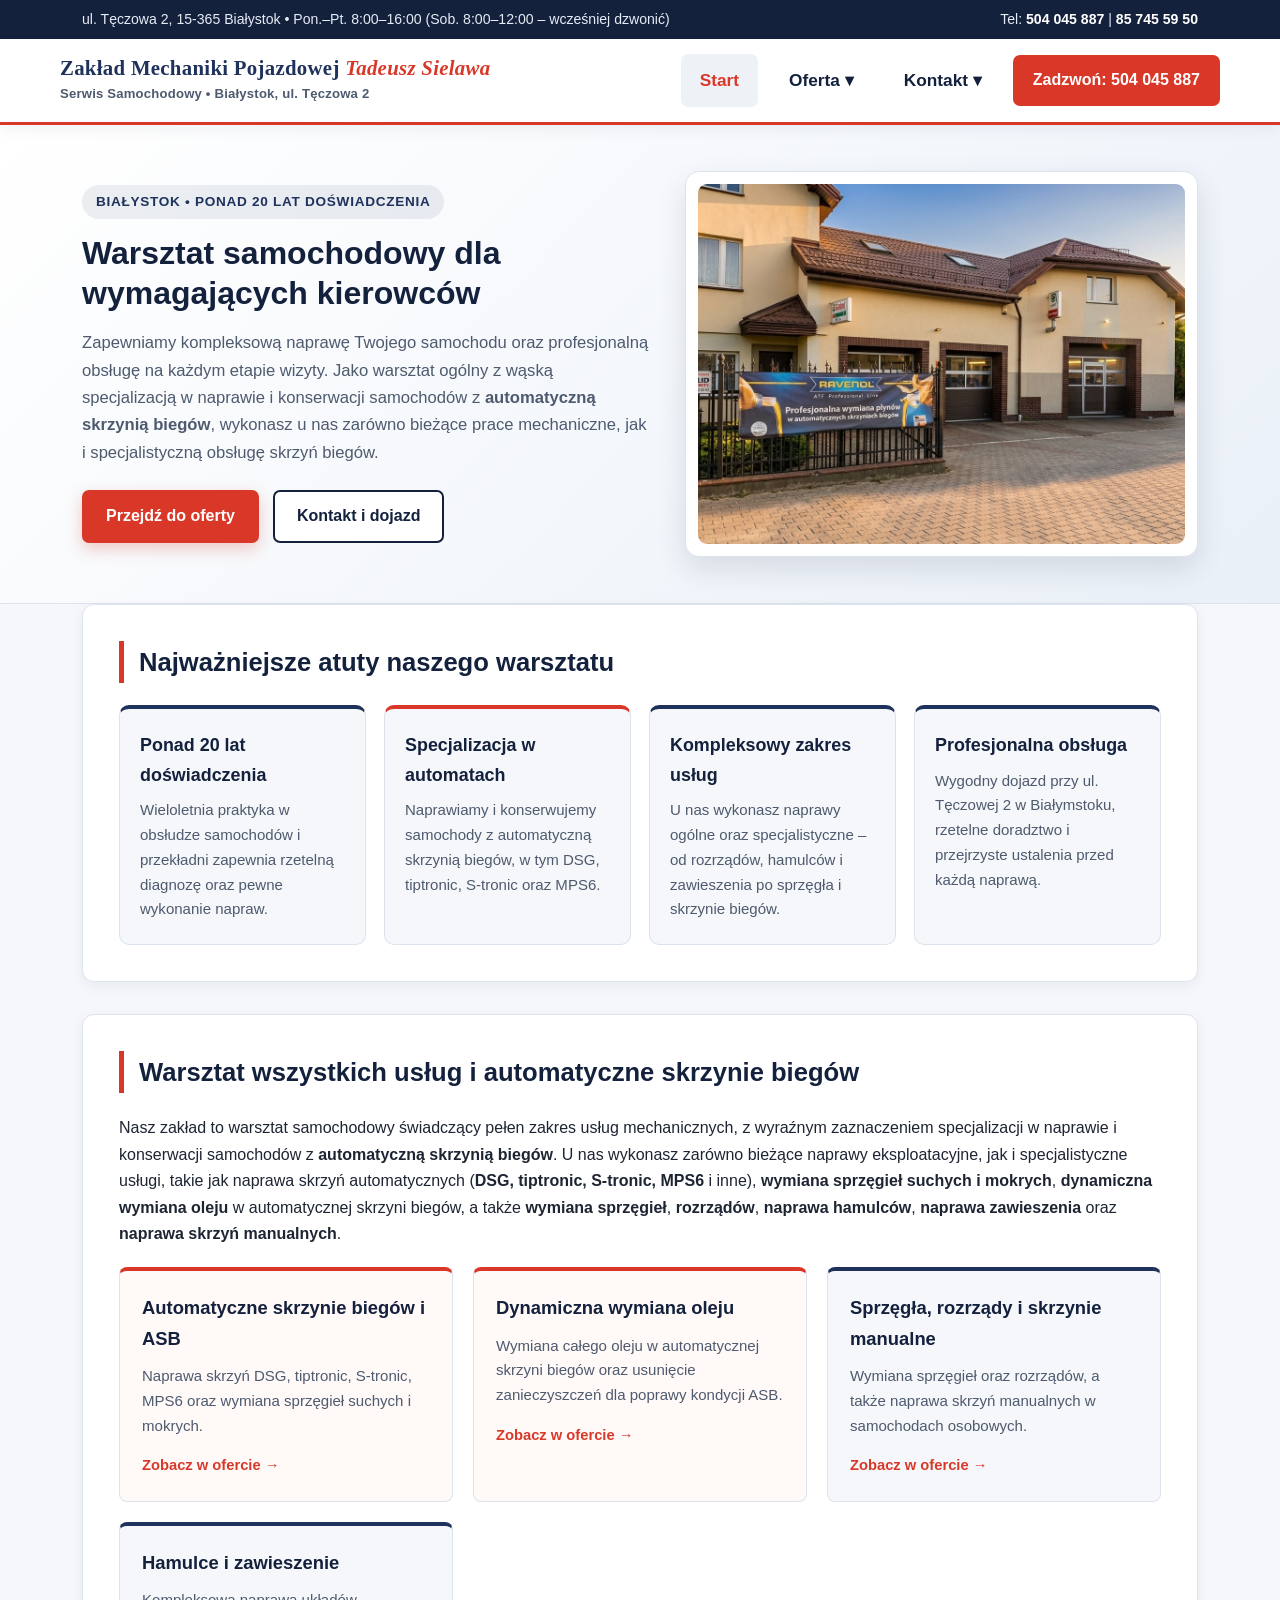
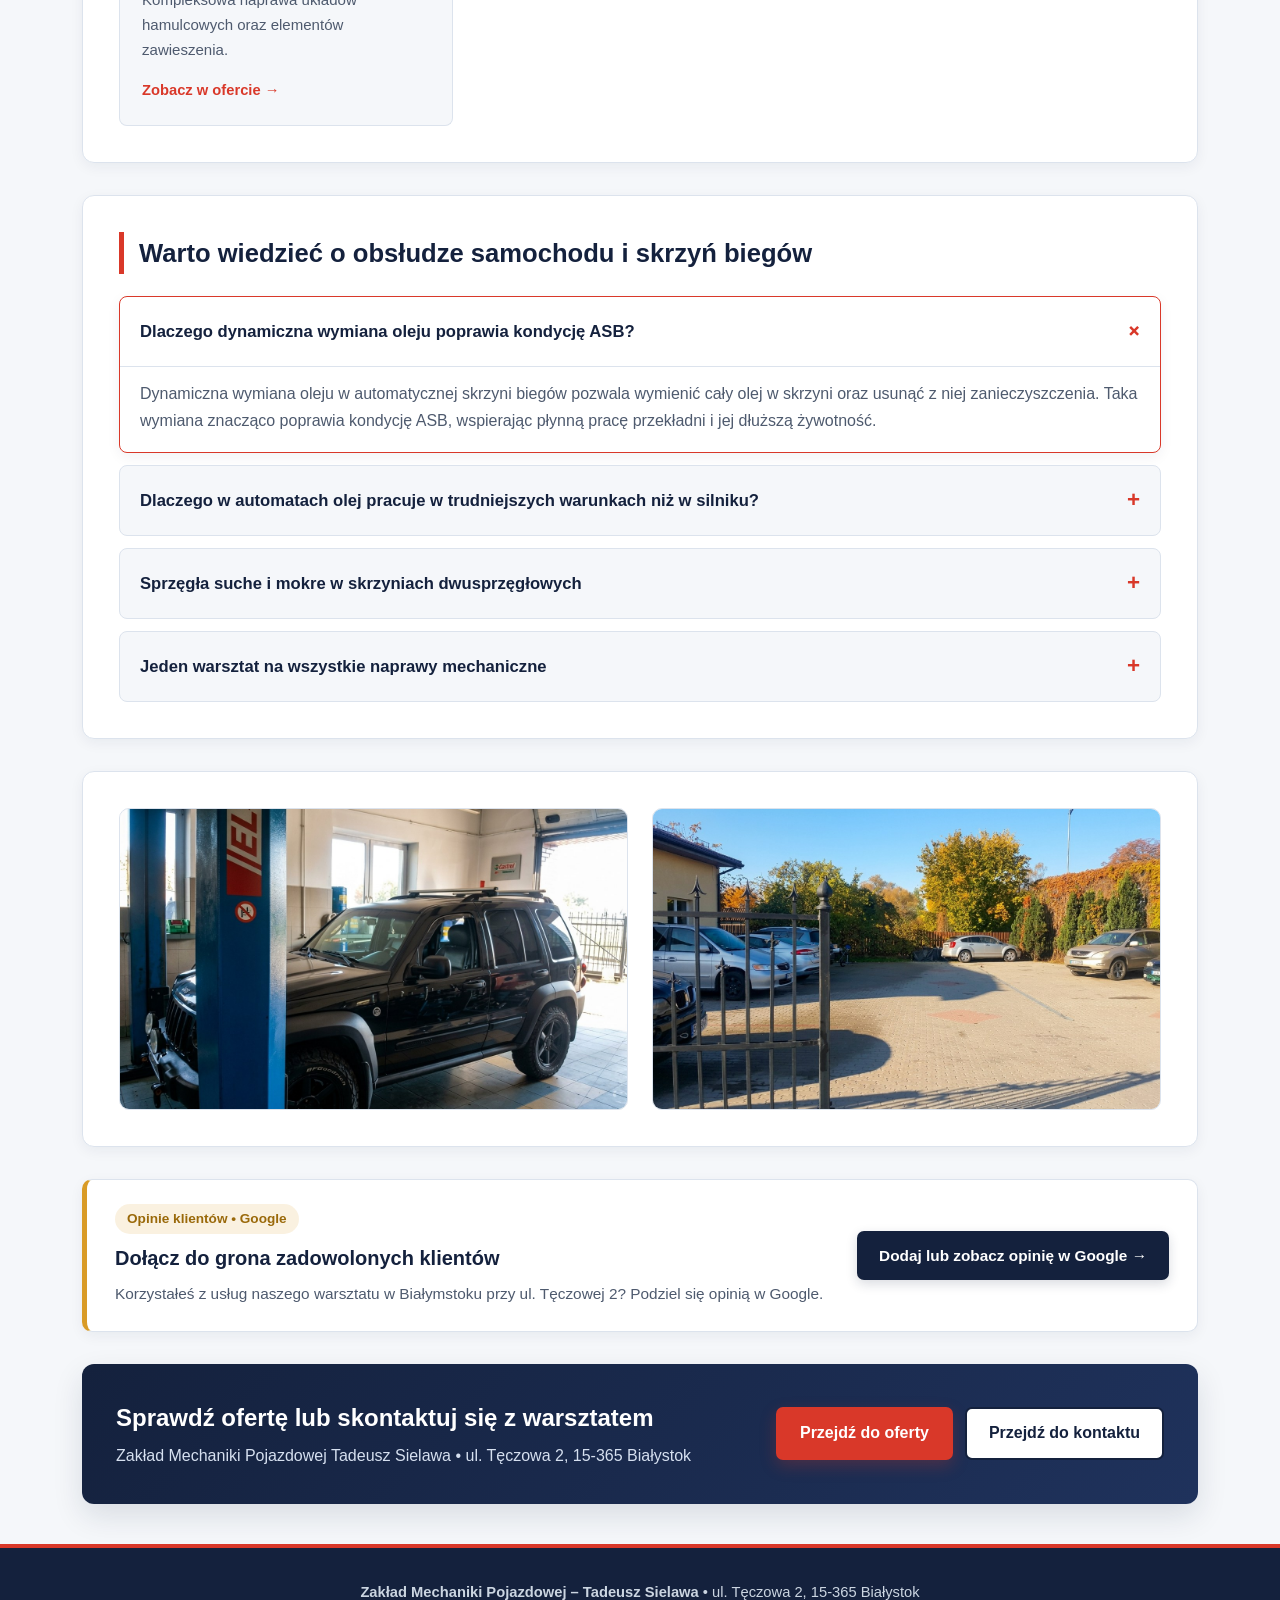
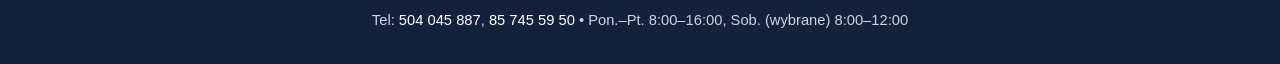
==== commit 6add9eca: "Update comments in index.html for clarity" ====
--- a/index.html
+++ b/index.html
@@ -68,7 +68,7 @@
     </section>
 
     <main class="container">
-        <!-- 4 slajdy na stronie głównej -->
+        <!-- 4 karty na stronie głównej -->
         <section class="card-section reveal visible">
             <div class="section-header">
                 <h2>Najważniejsze atuty naszego warsztatu</h2>
@@ -76,22 +76,18 @@
 
             <div class="slides-grid">
                 <div class="slide-card reveal reveal-delay-1">
-                    <span class="slide-num">Slajd 01</span>
                     <h3>Ponad 20 lat doświadczenia</h3>
                     <p>Wieloletnia praktyka w obsłudze samochodów i przekładni zapewnia rzetelną diagnozę oraz pewne wykonanie napraw.</p>
                 </div>
                 <div class="slide-card accent-top reveal reveal-delay-2">
-                    <span class="slide-num">Slajd 02</span>
                     <h3>Specjalizacja w automatach</h3>
                     <p>Naprawiamy i konserwujemy samochody z automatyczną skrzynią biegów, w tym DSG, tiptronic, S-tronic oraz MPS6.</p>
                 </div>
                 <div class="slide-card reveal reveal-delay-3">
-                    <span class="slide-num">Slajd 03</span>
                     <h3>Kompleksowy zakres usług</h3>
                     <p>U nas wykonasz naprawy ogólne oraz specjalistyczne – od rozrządów, hamulców i zawieszenia po sprzęgła i skrzynie biegów.</p>
                 </div>
                 <div class="slide-card reveal reveal-delay-4">
-                    <span class="slide-num">Slajd 04</span>
                     <h3>Profesjonalna obsługa</h3>
                     <p>Wygodny dojazd przy ul. Tęczowej 2 w Białymstoku, rzetelne doradztwo i przejrzyste ustalenia przed każdą naprawą.</p>
                 </div>
@@ -130,7 +126,7 @@
             </div>
         </section>
 
-        <!-- Wysuwane zakładki (bez słowa ciekawostka) -->
+        <!-- Wysuwane zakładki -->
         <section class="card-section reveal">
             <div class="section-header">
                 <h2>Warto wiedzieć o obsłudze samochodu i skrzyń biegów</h2>
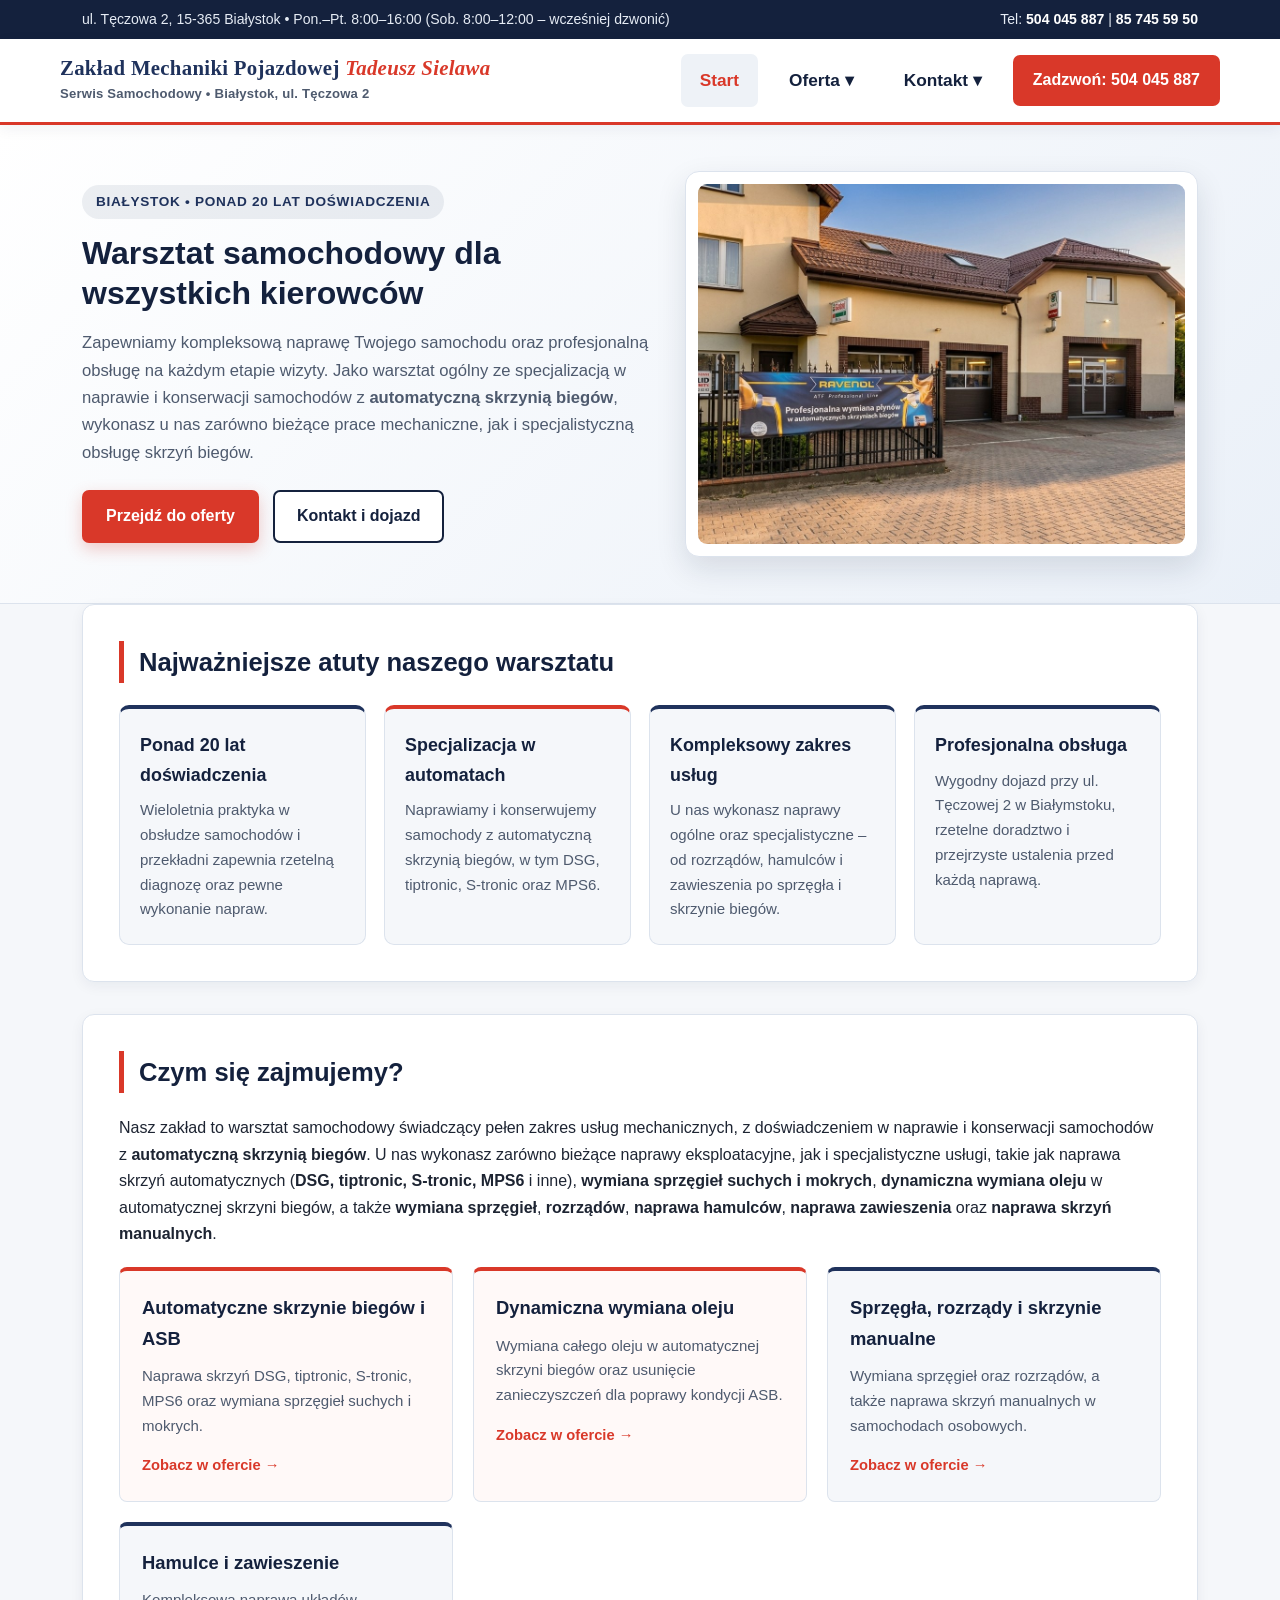
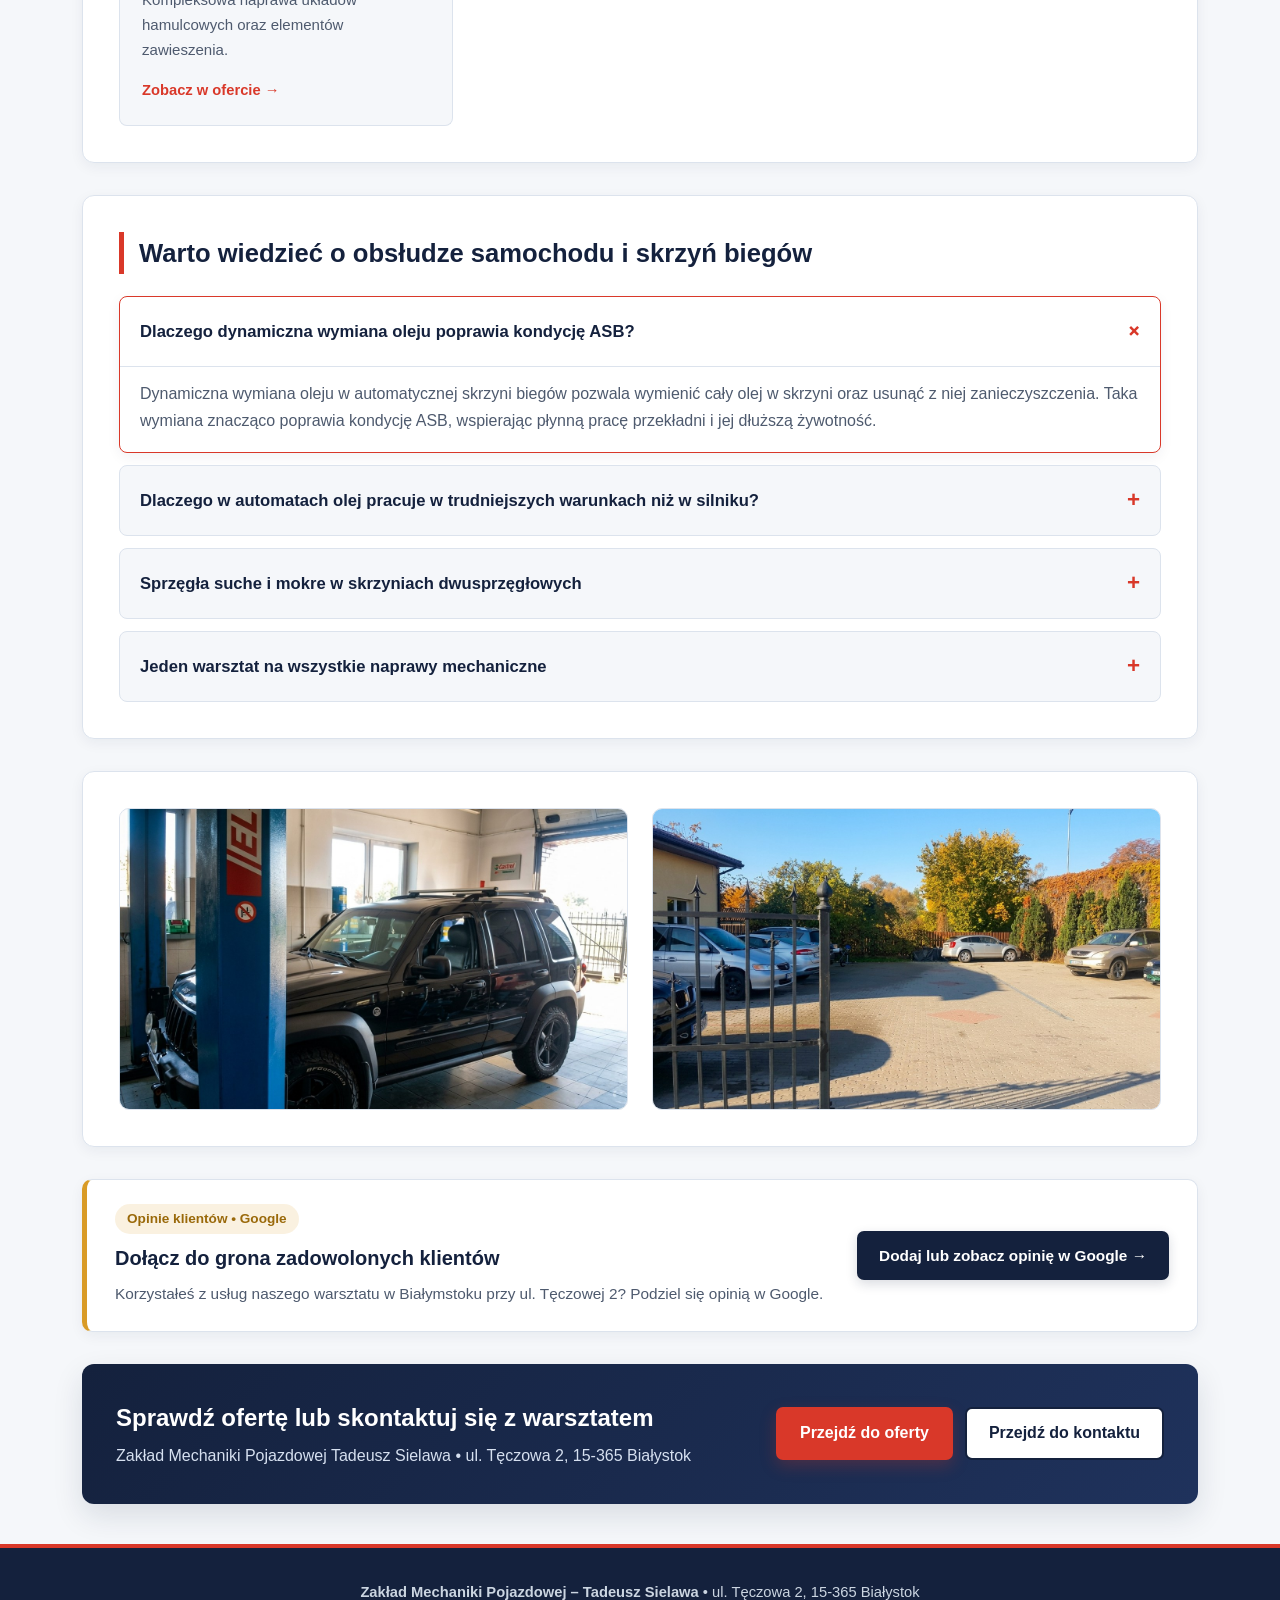
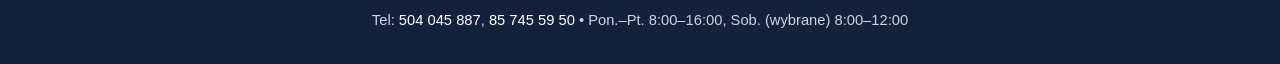
==== commit 1253a6b5: "Revise workshop description and specialization Updated workshop description and specialization detai" ====
--- a/index.html
+++ b/index.html
@@ -52,8 +52,8 @@
         <div class="container hero-grid">
             <div class="hero-content">
                 <span class="hero-tag">Białystok &bull; Ponad 20 lat doświadczenia</span>
-                <h2>Warsztat samochodowy dla wymagających kierowców</h2>
-                <p>Zapewniamy kompleksową naprawę Twojego samochodu oraz profesjonalną obsługę na każdym etapie wizyty. Jako warsztat ogólny z wąską specjalizacją w naprawie i konserwacji samochodów z <strong>automatyczną skrzynią biegów</strong>, wykonasz u nas zarówno bieżące prace mechaniczne, jak i specjalistyczną obsługę skrzyń biegów.</p>
+                <h2>Warsztat samochodowy dla wszystkich kierowców</h2>
+                <p>Zapewniamy kompleksową naprawę Twojego samochodu oraz profesjonalną obsługę na każdym etapie wizyty. Jako warsztat ogólny ze specjalizacją w naprawie i konserwacji samochodów z <strong>automatyczną skrzynią biegów</strong>, wykonasz u nas zarówno bieżące prace mechaniczne, jak i specjalistyczną obsługę skrzyń biegów.</p>
                 <div class="hero-buttons">
                     <a href="oferta.html" class="btn-primary">Przejdź do oferty</a>
                     <a href="kontakt.html" class="btn-outline">Kontakt i dojazd</a>
@@ -68,7 +68,7 @@
     </section>
 
     <main class="container">
-        <!-- 4 karty na stronie głównej -->
+        <!-- 4 karty na stronie głównej (bez napisów Slajd 01–04) -->
         <section class="card-section reveal visible">
             <div class="section-header">
                 <h2>Najważniejsze atuty naszego warsztatu</h2>
@@ -97,10 +97,10 @@
         <!-- Ogólny opis warsztatu z zaznaczeniem specjalizacji w automatach oraz odniesieniami do oferty -->
         <section class="card-section reveal">
             <div class="section-header">
-                <h2>Warsztat wszystkich usług i automatyczne skrzynie biegów</h2>
-            </div>
-
-            <p>Nasz zakład to warsztat samochodowy świadczący pełen zakres usług mechanicznych, z wyraźnym zaznaczeniem specjalizacji w naprawie i konserwacji samochodów z <strong>automatyczną skrzynią biegów</strong>. U nas wykonasz zarówno bieżące naprawy eksploatacyjne, jak i specjalistyczne usługi, takie jak naprawa skrzyń automatycznych (<strong>DSG, tiptronic, S-tronic, MPS6</strong> i inne), <strong>wymiana sprzęgieł suchych i mokrych</strong>, <strong>dynamiczna wymiana oleju</strong> w automatycznej skrzyni biegów, a także <strong>wymiana sprzęgieł</strong>, <strong>rozrządów</strong>, <strong>naprawa hamulców</strong>, <strong>naprawa zawieszenia</strong> oraz <strong>naprawa skrzyń manualnych</strong>.</p>
+                <h2>Czym się zajmujemy?</h2>
+            </div>
+
+            <p>Nasz zakład to warsztat samochodowy świadczący pełen zakres usług mechanicznych, z doświadczeniem w naprawie i konserwacji samochodów z <strong>automatyczną skrzynią biegów</strong>. U nas wykonasz zarówno bieżące naprawy eksploatacyjne, jak i specjalistyczne usługi, takie jak naprawa skrzyń automatycznych (<strong>DSG, tiptronic, S-tronic, MPS6</strong> i inne), <strong>wymiana sprzęgieł suchych i mokrych</strong>, <strong>dynamiczna wymiana oleju</strong> w automatycznej skrzyni biegów, a także <strong>wymiana sprzęgieł</strong>, <strong>rozrządów</strong>, <strong>naprawa hamulców</strong>, <strong>naprawa zawieszenia</strong> oraz <strong>naprawa skrzyń manualnych</strong>.</p>
 
             <div class="services-overview-grid">
                 <div class="overview-card featured reveal reveal-delay-1">
@@ -160,7 +160,7 @@
             </div>
         </section>
 
-        <!-- Tylko 2 prawdziwe zdjęcia warsztatu (bez zdjęcia skrzyni/silnika i bez opisów) -->
+        <!-- Tylko 2 prawdziwe zdjęcia warsztatu -->
         <section class="card-section reveal">
             <div class="gallery-grid-two">
                 <div class="gallery-card reveal reveal-delay-1">
